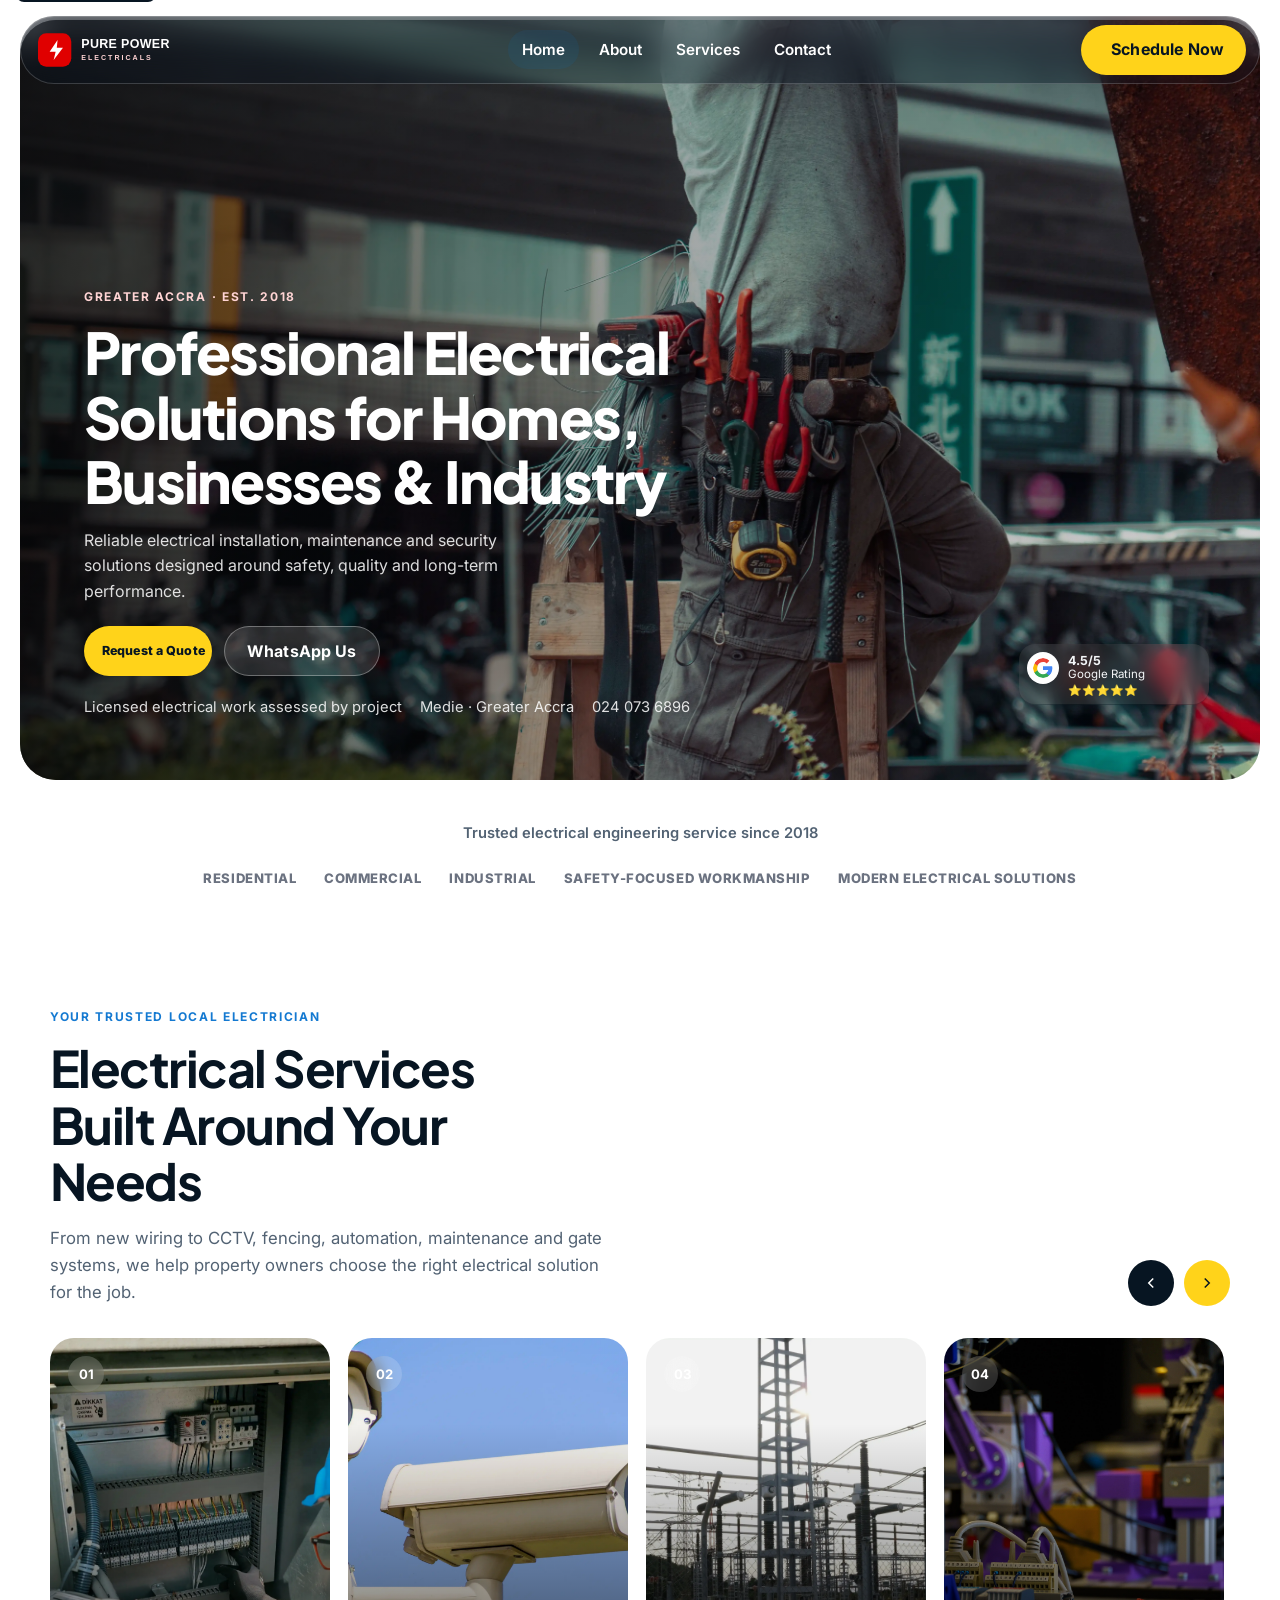
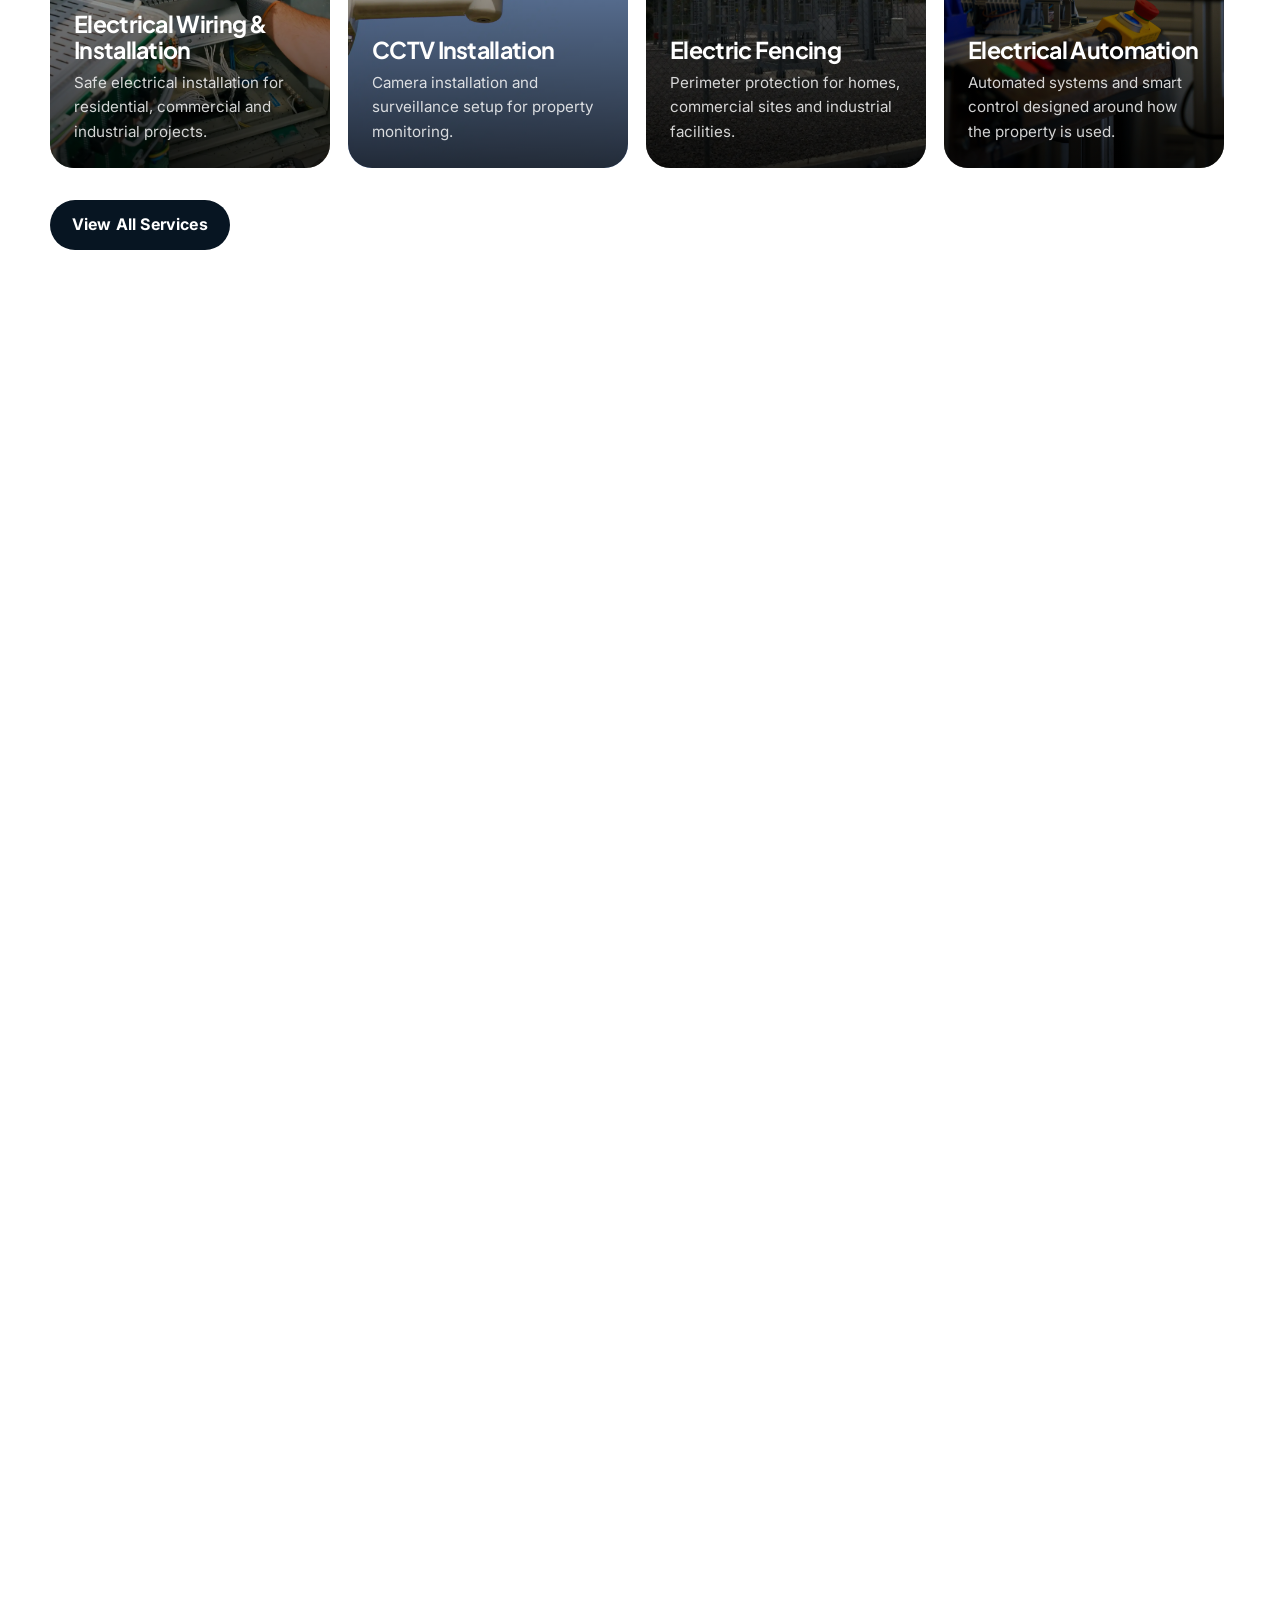
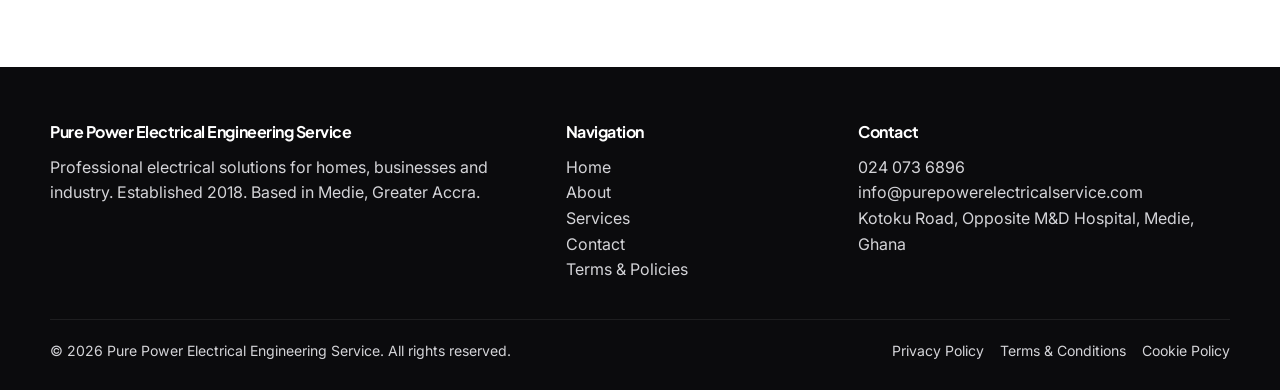
==== index.html @ 17e973f6 "initiate all files" ====
<!doctype html>
<html lang="en">
  <head>
    <meta charset="UTF-8" />
    <meta name="viewport" content="width=device-width, initial-scale=1" />
    <title>Electrician Accra | Pure Power Electricals</title>
    <meta
      name="description"
      content="Pure Power provides professional electrical installation, maintenance, CCTV, electric fencing and automatic gate systems for homes, businesses and industry in Greater Accra."
    />
    <link rel="canonical" href="https://purepowerelectricalservice.com/" />
    <meta name="theme-color" content="#0876ce" />
    <meta
      property="og:title"
      content="Pure Power Electricals | Electrical Services in Greater Accra"
    />
    <meta
      property="og:description"
      content="Professional electrical solutions for homes, businesses and industry. Serving Greater Accra from Medie."
    />
    <meta property="og:type" content="website" />
    <meta property="og:url" content="https://purepowerelectricalservice.com/" />
    <meta
      property="og:image"
      content="https://purepowerelectricalservice.com/assets/images/og-cover.jpg"
    />
    <meta name="twitter:card" content="summary_large_image" />
    <link rel="icon" href="assets/logo/favicon.svg" type="image/svg+xml" />
    <link rel="manifest" href="site.webmanifest" />
    <link rel="preconnect" href="https://fonts.googleapis.com" />
    <link rel="preconnect" href="https://fonts.gstatic.com" crossorigin />
    <link
      href="https://fonts.googleapis.com/css2?family=Inter:wght@400;500;600;700&family=Plus+Jakarta+Sans:wght@600;700;800&display=swap"
      rel="stylesheet"
    />
    <link rel="stylesheet" href="css/style.css" />
    <link rel="stylesheet" href="css/components.css" />
    <link rel="stylesheet" href="css/responsive.css" />
    <script type="application/ld+json">
        "@context": "https://schema.org",
        "@graph": [
          {
            "@type": "WebSite",
            "name": "Pure Power Electricals",
            "url": "https://purepowerelectricalservice.com/"
          },
          {
            "@type": "Electrician",
            "name": "Pure Power Electrical Engineering Service",
            "url": "https://purepowerelectricalservice.com/",
            "telephone": "+233240736896",
            "email": "info@purepowerelectricalservice.com",
            "foundingDate": "2018",
            "address": {
              "@type": "PostalAddress",
              "streetAddress": "Kotoku Road, Opposite M&D Hospital",
              "addressLocality": "Medie",
              "addressRegion": "Greater Accra",
              "addressCountry": "GH"
            },
            "areaServed": ["Accra", "Greater Accra", "Ghana"],
            "image": "https://purepowerelectricalservice.com/assets/images/og-cover.jpg"
          },
          {
            "@type": "FAQPage",
            "mainEntity": [
              {
                "@type": "Question",
                "name": "What areas do you serve?",
                "acceptedAnswer": {
                  "@type": "Answer",
                  "text": "Pure Power is based in Medie and serves residential, commercial and industrial customers across Greater Accra, including Accra and nearby communities we are engaged to support."
                }
              },
              {
                "@type": "Question",
                "name": "Do you work on residential and commercial properties?",
                "acceptedAnswer": {
                  "@type": "Answer",
                  "text": "Yes. We provide electrical installation, maintenance and related security systems for homes, businesses and industrial facilities."
                }
              },
              {
                "@type": "Question",
                "name": "Can I request a quote?",
                "acceptedAnswer": {
                  "@type": "Answer",
                  "text": "Yes. Call, WhatsApp or send a quote request with the service needed, project location and a short description of the work."
                }
              },
              {
                "@type": "Question",
                "name": "Do you install CCTV systems?",
                "acceptedAnswer": {
                  "@type": "Answer",
                  "text": "Yes. We install CCTV camera systems and supporting infrastructure for property monitoring."
                }
              },
              {
                "@type": "Question",
                "name": "Do you install automatic gates?",
                "acceptedAnswer": {
                  "@type": "Answer",
                  "text": "Yes. We install and maintain automatic gate systems, including sliding and swing gate automation."
                }
              },
              {
                "@type": "Question",
                "name": "How can I contact Pure Power?",
                "acceptedAnswer": {
                  "@type": "Answer",
                  "text": "Call 024 073 6896, email info@purepowerelectricalservice.com, WhatsApp the same number, or use the contact form."
                }
              }
            ]
          }
        ]
      }
    </script>
  </head>
  <body>
    <a class="skip-link" href="#main">Skip to content</a>
    <header class="site-header is-overlay">
      <div class="header-inner">
        <a
          class="logo"
          href="index.html"
          aria-label="Pure Power Electricals home"
        >
          <img
            class="logo-dark"
            src="assets/logo/logo.svg"
            alt="Pure Power Electricals"
          />
          <img class="logo-light" src="assets/logo/logo-light.svg" alt="" />
        </a>
        <div class="nav-drawer-backdrop"></div>
        <nav class="nav" id="primary-navigation" aria-label="Primary">
          <button class="nav-close" type="button" aria-label="Close menu">
            &times;
          </button>
          <ul class="nav-list">
            <li><a href="index.html" aria-current="page">Home</a></li>
            <li><a href="about.html">About</a></li>
            <li><a href="services.html">Services</a></li>
            <li><a href="contact.html">Contact</a></li>
                
            <span class="nav-CTA">
              <a
                href="tel:+233240736896"
                aria-label="Call Pure Power"
                title="Call Pure Power"
              >
                <img src="assets/logo/phone.svg" alt="Call Pure Power" />
                Call Us Now
              </a></span
            >
          </ul>
        </nav>
        <div class="header-actions">
          <a
            class="btn whatsapp-btn desktop-only"
            data-whatsapp
            href="https://wa.me/233240736896"
            >Schedule Now</a
          >

          <button
            class="menu-toggle"
            type="button"
            aria-expanded="false"
            aria-controls="primary-navigation"
            aria-label="Open menu"
          >
            <span></span><span></span><span></span>
          </button>
        </div>
      </div>
    </header>

    <main id="main">
      <section class="hero">
        <div class="hero-media">
          <img
            src="assets/images/Electrician.webp"
            alt="Electrician inspecting wiring on a residential property"
            width="1600"
            height="900"
            fetchpriority="high"
            decoding="async"
            loading="lazy"
          />
          <div
            class="hero-rating"
            aria-label="Google rating 4.5 out of 5 from 13 reviews"
          >
            <img
              class="google-mark"
              src="assets/logo/google-g.svg"
              alt=""
              aria-hidden="true"
            />
            <span><strong>4.5/5</strong> Google Rating</span>
            <small>⭐⭐⭐⭐⭐</small>
          </div>
          <div class="hero-content reveal">
            <p class="eyebrow" style="color: #ffd4d4">
              Greater Accra · Est. 2018
            </p>
            <h1>
              Professional Electrical Solutions for Homes, Businesses &amp;
              Industry
            </h1>
            <p class="hero-copy">
              Reliable electrical installation, maintenance and security
              solutions designed around safety, quality and long-term
              performance.
            </p>
            <div class="hero-actions">
              <a class="btn btn-gold" href="contact.html">Request a Quote</a>
              <a
                class="btn btn-outline"
                data-whatsapp
                href="https://wa.me/233240736896"
                >WhatsApp Us</a
              >
            </div>
            <div class="hero-meta">
              <span>Licensed electrical work assessed by project</span>
              <span>Medie · Greater Accra</span>
              <a href="tel:+233240736896">024 073 6896</a>
            </div>
          </div>
        </div>
      </section>

      <div class="mobile-cta">
        <a
          class="whatsapp-btn"
          data-whatsapp
          href="https://wa.me/233240736896"
          aria-label="WhatsApp Pure Power"
          title="WhatsApp Pure Power"
        >
          <img src="assets/logo/whatsapp.svg" alt="WhatsApp Pure Power"
        /></a>
      </div>

      <section class="trust-strip" aria-label="Trust signals">
        <div class="container">
          <p>Trusted electrical engineering service since 2018</p>
          <ul class="trust-list">
            <li>Residential</li>
            <li>Commercial</li>
            <li>Industrial</li>
            <li>Safety-focused workmanship</li>
            <li>Modern electrical solutions</li>
          </ul>
        </div>
      </section>

      <section class="section services-preview" id="services">
        <div class="container">
          <div class="services-head">
            <div>
              <p class="eyebrow">Your trusted local electrician</p>
              <h2 class="section-title">
                Electrical Services Built Around Your Needs
              </h2>
              <p class="section-lead">
                From new wiring to CCTV, fencing, automation, maintenance and
                gate systems, we help property owners choose the right
                electrical solution for the job.
              </p>
            </div>
            <div class="carousel-nav">
              <button
                class="icon-btn ghost"
                type="button"
                data-carousel="prev"
                aria-label="Previous services"
              >
                <svg
                  width="18"
                  height="18"
                  viewBox="0 0 24 24"
                  fill="none"
                  aria-hidden="true"
                >
                  <path
                    d="M15 6l-6 6 6 6"
                    stroke="currentColor"
                    stroke-width="2"
                  />
                </svg>
              </button>
              <button
                class="icon-btn"
                type="button"
                data-carousel="next"
                aria-label="Next services"
              >
                <svg
                  width="18"
                  height="18"
                  viewBox="0 0 24 24"
                  fill="none"
                  aria-hidden="true"
                >
                  <path
                    d="M9 6l6 6-6 6"
                    stroke="currentColor"
                    stroke-width="2"
                  />
                </svg>
              </button>
            </div>
          </div>
          <div class="service-track">
            <a class="service-card" href="services.html#wiring">
              <img
                src="assets/images/electrician checking.webp"
                alt="Technician testing a wall outlet with a voltage meter"
                loading="lazy"
              />
              <span class="service-num">01</span>
              <div class="service-card-body">
                <h3>Electrical Wiring &amp; Installation</h3>
                <p>
                  Safe electrical installation for residential, commercial and
                  industrial projects.
                </p>
              </div>
            </a>
            <a class="service-card" href="services.html#cctv">
              <img
                src="assets/images/CCTV.webp"
                alt="Ceiling-mounted CCTV camera in a commercial interior"
                loading="lazy"
              />
              <span class="service-num">02</span>
              <div class="service-card-body">
                <h3>CCTV Installation</h3>
                <p>
                  Camera installation and surveillance setup for property
                  monitoring.
                </p>
              </div>
            </a>
            <a class="service-card" href="services.html#fencing">
              <img
                src="assets/images/power station.webp"
                alt="Perimeter of a residential property with fencing"
                loading="lazy"
              />
              <span class="service-num">03</span>
              <div class="service-card-body">
                <h3>Electric Fencing</h3>
                <p>
                  Perimeter protection for homes, commercial sites and
                  industrial facilities.
                </p>
              </div>
            </a>
            <a class="service-card" href="services.html#automation">
              <img
                src="assets/images/auto system.webp"
                alt="Electrical control panel with system switches"
                loading="lazy"
              />
              <span class="service-num">04</span>
              <div class="service-card-body">
                <h3>Electrical Automation</h3>
                <p>
                  Automated systems and smart control designed around how the
                  property is used.
                </p>
              </div>
            </a>
            <a class="service-card" href="services.html#maintenance">
              <img
                src="assets/images/men at work.webp"
                alt="Engineer working on electrical equipment"
                loading="lazy"
              />
              <span class="service-num">05</span>
              <div class="service-card-body">
                <h3>Electrical Maintenance</h3>
                <p>
                  Inspection, repairs and servicing to keep electrical systems
                  reliable.
                </p>
              </div>
            </a>
            <a class="service-card" href="services.html#gates">
              <img
                src="assets/images/gates.webp"
                alt="Modern gated residential entrance"
                loading="lazy"
              />
              <span class="service-num">06</span>
              <div class="service-card-body">
                <h3>Automatic Gate Systems</h3>
                <p>
                  Sliding and swing gate automation, installation and
                  maintenance.
                </p>
              </div>
            </a>
          </div>
          <p style="margin-top: 24px">
            <a class="btn btn-dark" href="services.html">View All Services</a>
          </p>
        </div>
      </section>

      <section class="section" id="why">
        <div class="container split">
          <div class="panel">
            <p class="eyebrow">Precise &amp; considered electrical services</p>
            <h2 class="section-title">Why Choose Pure Power?</h2>
            <div class="feature-list">
              <div class="feature-item">
                <span class="icon-dot" aria-hidden="true">
                  <svg width="14" height="14" viewBox="0 0 24 24" fill="none">
                    <path
                      d="M5 13l4 4L19 7"
                      stroke="currentColor"
                      stroke-width="2"
                    />
                  </svg>
                </span>
                <div>
                  <h3>Professional Workmanship</h3>
                  <p>
                    Electrical work completed with attention to safety, detail
                    and quality.
                  </p>
                </div>
              </div>
              <div class="feature-item">
                <span class="icon-dot" aria-hidden="true">
                  <svg width="14" height="14" viewBox="0 0 24 24" fill="none">
                    <path
                      d="M12 3l2 6h6l-5 4 2 6-5-3.5L7 19l2-6-5-4h6z"
                      stroke="currentColor"
                      stroke-width="2"
                    />
                  </svg>
                </span>
                <div>
                  <h3>Safety First</h3>
                  <p>
                    Solutions designed with electrical safety and reliability as
                    priorities.
                  </p>
                </div>
              </div>
              <div class="feature-item">
                <span class="icon-dot" aria-hidden="true">
                  <svg width="14" height="14" viewBox="0 0 24 24" fill="none">
                    <path
                      d="M4 7h16M4 12h10M4 17h7"
                      stroke="currentColor"
                      stroke-width="2"
                    />
                  </svg>
                </span>
                <div>
                  <h3>Practical Solutions</h3>
                  <p>
                    Recommendations based on the actual needs of each property
                    or project.
                  </p>
                </div>
              </div>
              <div class="feature-item">
                <span class="icon-dot" aria-hidden="true">
                  <svg width="14" height="14" viewBox="0 0 24 24" fill="none">
                    <path
                      d="M12 8v5l3 2"
                      stroke="currentColor"
                      stroke-width="2"
                    />
                    <circle
                      cx="12"
                      cy="12"
                      r="9"
                      stroke="currentColor"
                      stroke-width="2"
                    />
                  </svg>
                </span>
                <div>
                  <h3>Reliable Service</h3>
                  <p>
                    Clear communication and professional project execution from
                    enquiry to completion.
                  </p>
                </div>
              </div>
            </div>
            <p style="margin-top: 28px">
              <a class="btn btn-primary" href="services.html"
                >Explore Services</a
              >
            </p>
          </div>
          <figure class="photo-frame">
            <img
              src="assets/images/businessImage/section.jpg"
              alt="Finished modern kitchen with professional lighting and electrical fittings"
              loading="lazy"
            />
          </figure>
        </div>
      </section>

      <section class="section" style="padding-top: 0">
        <div class="container">
          <div class="banner">
            <div>
              <h2>Do It Right The First Time</h2>
              <p style="margin: 14px 0 22px; max-width: 42ch">
                Tell us what you need, where the project is located, and how we
                can reach you. We will help identify the appropriate electrical
                solution.
              </p>
              <a class="btn btn-gold" href="contact.html">Request a Quote</a>
              <a
                class="btn btn-light"
                href="tel:+233240736896"
                style="margin-left: 8px"
                >024 073 6896</a
              >
            </div>
            <div class="banner-photos" aria-hidden="true">
              <img src="assets/images/businessImage/service-img.jpg" alt="" />
              <img src="assets/images/businessImage/service111.jpg" alt="" />
              <img src="assets/images/businessImage/service-img1.jpg" alt="" />
            </div>
          </div>
        </div>
      </section>

      <section class="section" id="about">
        <div class="container split">
          <figure class="photo-frame">
            <img
              src="assets/images/MAN on wire.webp"
              alt="Residential property exterior representing completed electrical and security work"
              loading="lazy"
            />
          </figure>
          <div>
            <p class="eyebrow">
              Electrical engineering with a professional approach
            </p>
            <h2 class="section-title">
              Pure Power Electrical Engineering Service
            </h2>
            <p class="about-copy">
              Established in 2018, Pure Power serves residential, commercial and
              industrial customers with safe, reliable electrical solutions. We
              focus on professional workmanship and practical technical systems
              that match the needs of the site.
            </p>
            <p class="about-copy">
              Based on Kotoku Road in Medie, opposite M&amp;D Hospital, we work
              with homeowners, businesses and project teams across Greater
              Accra.
            </p>
            <p style="margin-top: 24px">
              <a class="btn btn-dark" href="about.html">More About Us</a>
            </p>
          </div>
        </div>
      </section>

      <section class="section" style="padding-top: 0" id="projects">
        <div class="container">
          <p class="eyebrow">Any size electrical job</p>
          <h2 class="section-title">Work We Carry Out</h2>
          <p class="section-lead">
            The gallery below uses representative electrical and property
            photography to show the type of work we deliver. Project-specific
            photos can replace these once approved by Pure Power.
          </p>
          <div class="project-grid" style="margin-top: 28px">
            <figure class="project-card">
              <img
                src="assets/images/wiring.webp"
                alt="Electrical distribution board and cabling"
                loading="lazy"
              />
              <figcaption>
                <h3>Electrical Wiring &amp; Distribution</h3>
                <p>Residential and commercial installation work</p>
              </figcaption>
            </figure>
            <div style="display: grid; gap: 20px">
              <figure class="project-card">
                <img
                  src="assets/images/CCTV.webp"
                  alt="CCTV camera installation"
                  loading="lazy"
                />
                <figcaption>
                  <h3>CCTV Installation</h3>
                  <p>Property monitoring infrastructure</p>
                </figcaption>
              </figure>
              <figure class="project-card">
                <img
                  src="assets/images/man working.webp"
                  alt="Industrial facility interior"
                  loading="lazy"
                />
                <figcaption>
                  <h3>Industrial &amp; Commercial Systems</h3>
                  <p>Installation and maintenance for larger sites</p>
                </figcaption>
              </figure>
            </div>
          </div>
        </div>
      </section>

      <section class="section" style="padding-top: 0" id="credentials">
        <div class="container">
          <p class="eyebrow">Certifications &amp; memberships</p>
          <h2 class="section-title">
            Professional Credentials Supplied by Pure Power
          </h2>
          <p class="section-lead">
            These credentials were supplied for this website and require
            verification with the business before publication. No certificate
            numbers, dates or logos are being inferred.
          </p>
          <div class="credentials" style="margin-top: 28px">
            <article class="credential">
              <img
                src="assets/images/businessImage/member1.png"
                alt="Energy Commission Certification"
              />
            </article>
            <article class="credential">
              <img
                src="assets/images/businessImage/member2.png"
                alt="Ghana Institution of Engineers Certification"
              />
            </article>
            <article class="credential">
              <img
                src="assets/images/businessImage/member3.png"
                alt="Artisans Association of Ghana Certification"
              />
            </article>
            <article class="credential">
              <img
                src="assets/images/businessImage/members.png"
                alt="Electricity Company of Ghana Certification"
              />
            </article>
          </div>
        </div>
      </section>

      <section class="section reviews-section" id="reviews">
        <div class="container">
          <div class="reviews-heading">
            <div>
              <p class="eyebrow">Google Business Profile</p>
              <h2 class="section-title">Trusted by Our Customers</h2>
              <p class="section-lead">
                Our work is backed by feedback from customers who have
                experienced our electrical services.
              </p>
            </div>
            <div
              class="review-summary"
              aria-label="Google rating 4.5 out of 5 from 13 reviews"
            >
              <img
                class="review-google-mark"
                src="assets/logo/google-g.svg"
                alt=""
                aria-hidden="true"
              />
              <strong>4.5/5</strong>
              <span>Google Rating</span>
              <span>13 Reviews</span>
            </div>
          </div>
          <div class="review-viewport">
            <div class="review-grid" data-testimonial-track aria-live="off">
              <article class="review-card">
                <p>
                  &ldquo;Pure Power Electrical Engineering Service delivers
                  clean, safe, and reliable work every time. Professional team,
                  fair pricing, and they get it right the first time.&rdquo;
                </p>
                <footer>
                  <img
                    class="review-avatar"
                    src="https://ui-avatars.com/api/?name=Samuel+Afari+Agyei&background=4052eb&color=fff&size=64"
                    alt=""
                    loading="lazy"
                    decoding="async"
                  />
                  <strong>Samuel Afari Agyei</strong><span>Google Review</span>
                </footer>
              </article>
              <article class="review-card">
                <p>
                  &ldquo;I had a great experience with Pure Power Electricals.
                  They wired my new house in Accra and delivered excellent,
                  professional work at an affordable price. The team was polite,
                  efficient, and very reliable.&rdquo;
                </p>
                <footer>
                  <img
                    class="review-avatar"
                    src="https://ui-avatars.com/api/?name=Celine+Parker&background=f0b4c4&color=071522&size=64"
                    alt=""
                    loading="lazy"
                    decoding="async"
                  />
                  <strong>Celine Parker</strong><span>Google Review</span>
                </footer>
              </article>
              <article class="review-card">
                <p>
                  &ldquo;Most reliable and trustworthy, they take care of all my
                  electrical needs. Thanks for your excellent service.&rdquo;
                </p>
                <footer>
                  <img
                    class="review-avatar"
                    src="https://ui-avatars.com/api/?name=Rabi+Osei+Bonsu&background=ffd31a&color=071522&size=64"
                    alt=""
                    loading="lazy"
                    decoding="async"
                  />
                  <strong>Rabi Osei Bonsu</strong><span>Google Review</span>
                </footer>
              </article>
              <article class="review-card">
                <p>
                  &ldquo;Great customer service. They are the best when it comes
                  to electrical works. They deliver on time. Highly recommend
                  for anyone who needs electrical work.&rdquo;
                </p>
                <footer>
                  <img
                    class="review-avatar"
                    src="https://ui-avatars.com/api/?name=Albert+Antwi&background=87c9d8&color=071522&size=64"
                    alt=""
                    loading="lazy"
                    decoding="async"
                  />
                  <strong>Albert Antwi</strong><span>Google Review</span>
                </footer>
              </article>
              <article class="review-card">
                <p>
                  &ldquo;I am very pleased with the lighting installation done
                  by Pure Power Electricals at my apartment in East Legon Hills.
                  The work was exceptionally neat, professional, and completed
                  with great attention to detail.&rdquo;
                </p>
                <footer>
                  <img
                    class="review-avatar"
                    src="https://ui-avatars.com/api/?name=Nana+Kwasy&background=f4c2a1&color=071522&size=64"
                    alt=""
                    loading="lazy"
                    decoding="async"
                  />
                  <strong>Nana Kwasy</strong><span>Google Review</span>
                </footer>
              </article>
              <article class="review-card">
                <p>&ldquo;Good Technical services.&rdquo;</p>
                <footer>
                  <img
                    class="review-avatar"
                    src="https://ui-avatars.com/api/?name=Patience+Kpeda&background=c4b5fd&color=071522&size=64"
                    alt=""
                    loading="lazy"
                    decoding="async"
                  />
                  <strong>Patience Kpeda</strong><span>Google Review</span>
                </footer>
              </article>
              <article class="review-card">
                <p>
                  &ldquo;When it comes to electrical work, you need safety,
                  speed, and people who actually know what they&rsquo;re doing.
                  That&rsquo;s Pure Power Electricals. &hellip;&rdquo;
                </p>
                <footer>
                  <img
                    class="review-avatar"
                    src="https://ui-avatars.com/api/?name=Yvette+Kudeka&background=f2a65a&color=071522&size=64"
                    alt=""
                    loading="lazy"
                    decoding="async"
                  />
                  <strong>Yvette Kudeka</strong><span>Google Review</span>
                </footer>
              </article>
              <article class="review-card">
                <p>
                  &ldquo;They are the best of the best. Very diligent,
                  professional and reliable. I highly recommend their services
                  to companies and individuals.&rdquo;
                </p>
                <footer>
                  <img
                    class="review-avatar"
                    src="https://ui-avatars.com/api/?name=Benjamin+Akompi&background=9ad5c0&color=071522&size=64"
                    alt=""
                    loading="lazy"
                    decoding="async"
                  />
                  <strong>Benjamin Akompi</strong><span>Google Review</span>
                </footer>
              </article>
              <article class="review-card">
                <p>&ldquo;Very positive and reliable.&rdquo;</p>
                <footer>
                  <img
                    class="review-avatar"
                    src="https://ui-avatars.com/api/?name=Alex+Obeng&background=adc8e8&color=071522&size=64"
                    alt=""
                    loading="lazy"
                    decoding="async"
                  />
                  <strong>Alex Obeng</strong><span>Google Review</span>
                </footer>
              </article>
              <article class="review-card">
                <p>
                  &ldquo;For simple and common sense electrical installation,
                  wiring to avoid electrical fires in your house. You the
                  best.&rdquo;
                </p>
                <footer>
                  <img
                    class="review-avatar"
                    src="https://ui-avatars.com/api/?name=Kofi+Asante&background=f2d28b&color=071522&size=64"
                    alt=""
                    loading="lazy"
                    decoding="async"
                  />
                  <strong>Kofi Asante</strong><span>Google Review</span>
                </footer>
              </article>
              <article class="review-card">
                <p>
                  &ldquo;Finding a trustworthy electrician is hard, but this
                  team is outstanding. They are disciplined, polite, and
                  exceptionally skilled professionals.&rdquo;
                </p>
                <footer>
                  <img
                    class="review-avatar"
                    src="https://ui-avatars.com/api/?name=Nana&background=f7b2bd&color=071522&size=64"
                    alt=""
                    loading="lazy"
                    decoding="async"
                  />
                  <strong>Nana</strong><span>Google Review</span>
                </footer>
              </article>
              <article class="review-card">
                <p>
                  &ldquo;I&rsquo;ve known and worked with Pure Power for about 4
                  years now, and the quality of their work continues to speak
                  for itself. &hellip;&rdquo;
                </p>
                <footer>
                  <img
                    class="review-avatar"
                    src="https://ui-avatars.com/api/?name=Micah+Mensah&background=b7c9a8&color=071522&size=64"
                    alt=""
                    loading="lazy"
                    decoding="async"
                  />
                  <strong>Micah Mensah</strong><span>Google Review</span>
                </footer>
              </article>
              <article class="review-card">
                <p>
                  Review text supplied by the business is pending confirmation.
                </p>
                <footer>
                  <img
                    class="review-avatar"
                    src="https://ui-avatars.com/api/?name=Frank+Shan+Agiri+Kay&background=9cc4d8&color=071522&size=64"
                    alt=""
                    loading="lazy"
                    decoding="async"
                  />
                  <strong>Frank shan Agiri kay</strong
                  ><span>Google Review</span>
                </footer>
              </article>
            </div>
          </div>
        </div>
      </section>

      <section class="section" id="faq">
        <div class="container">
          <p class="eyebrow">Common questions</p>
          <h2 class="section-title">Questions Property Owners Usually Ask</h2>
          <div class="faq-list" style="margin-top: 28px">
            <div class="faq-item is-open">
              <button type="button" aria-expanded="true">
                What areas do you serve?
              </button>
              <div class="faq-panel">
                Pure Power is based in Medie and serves residential, commercial
                and industrial customers across Greater Accra, including Accra
                and nearby communities we are engaged to support.
              </div>
            </div>
            <div class="faq-item">
              <button type="button" aria-expanded="false">
                Do you work on residential and commercial properties?
              </button>
              <div class="faq-panel">
                Yes. We provide electrical installation, maintenance and related
                security systems for homes, businesses and industrial
                facilities.
              </div>
            </div>
            <div class="faq-item">
              <button type="button" aria-expanded="false">
                Can I request a quote?
              </button>
              <div class="faq-panel">
                Yes. Share the service needed, the project location and a short
                description of the work by phone, WhatsApp or the contact form.
                Quotes depend on materials, labour, site conditions and
                confirmed scope.
              </div>
            </div>
            <div class="faq-item">
              <button type="button" aria-expanded="false">
                Do you install CCTV systems?
              </button>
              <div class="faq-panel">
                Yes. We install CCTV camera systems and supporting
                infrastructure for property monitoring. Specific camera features
                are confirmed during assessment.
              </div>
            </div>
            <div class="faq-item">
              <button type="button" aria-expanded="false">
                Do you install automatic gates?
              </button>
              <div class="faq-panel">
                Yes. We install and maintain automatic gate systems, including
                sliding and swing gate automation.
              </div>
            </div>
            <div class="faq-item">
              <button type="button" aria-expanded="false">
                How can I contact Pure Power?
              </button>
              <div class="faq-panel">
                Call 024 073 6896, WhatsApp the same number, email
                info@purepowerelectricalservice.com, or send a message from the
                contact page.
              </div>
            </div>
          </div>
        </div>
      </section>

      <section class="section final-cta">
        <div class="container">
          <div class="final-cta-inner">
            <p class="eyebrow" style="color: yellow">
              Have an electrical project in mind?
            </p>
            <h2>Tell Us What You Need</h2>
            <p>
              Describe the property, the service required and how we can reach
              you. We will help you find the right electrical solution.
            </p>
            <a class="btn btn-gold" href="contact.html">Request a Quote</a>
            <a
              class="btn btn-outline"
              data-whatsapp
              href="https://wa.me/233240736896"
              style="margin-left: 8px"
              >WhatsApp Us</a
            >
          </div>
        </div>
      </section>
    </main>

    <footer class="site-footer">
      <div class="container footer-grid">
        <div>
          <h2>Pure Power Electrical Engineering Service</h2>
          <p>
            Professional electrical solutions for homes, businesses and
            industry. Established 2018. Based in Medie, Greater Accra.
          </p>
        </div>
        <div>
          <h3>Navigation</h3>
          <ul>
            <li><a href="index.html">Home</a></li>
            <li><a href="about.html">About</a></li>
            <li><a href="services.html">Services</a></li>
            <li><a href="contact.html">Contact</a></li>
            <li><a href="terms-and-policies.html">Terms &amp; Policies</a></li>
          </ul>
        </div>
        <div>
          <h3>Contact</h3>
          <p><a href="tel:+233240736896">024 073 6896</a></p>
          <p>
            <a href="mailto:info@purepowerelectricalservice.com"
              >info@purepowerelectricalservice.com</a
            >
          </p>
          <p>Kotoku Road, Opposite M&amp;D Hospital, Medie, Ghana</p>
        </div>
      </div>
      <div class="container footer-bottom">
        <p>
          © 2026 Pure Power Electrical Engineering Service. All rights reserved.
        </p>
        <div class="legal-nav">
          <a href="terms-and-policies.html#privacy">Privacy Policy</a>
          <a href="terms-and-policies.html#terms">Terms &amp; Conditions</a>
          <a href="terms-and-policies.html#cookies">Cookie Policy</a>
        </div>
      </div>
    </footer>

    <script src="js/main.js" defer></script>
    <script src="js/navigation.js" defer></script>
    <script src="js/forms.js" defer></script>
    <script src="js/faq.js" defer></script>
  </body>
</html>
---- css/style.css ----
:root {
  --color-primary: #1479d1;
  --color-primary-dark: #075da9;
  --color-black: #071522;
  --color-navy: #071522;
  --color-white: #ffffff;
  --color-gray: #f3f5f7;
  --color-gray-2: #e7ebef;
  --color-text: #071522;
  --color-muted: #526273;
  --color-border: #dfe5ea;
  --color-gold: #ffd31a;
  --color-gold-hover: #edbf00;
  --shadow-sm: 0 8px 24px rgba(10, 10, 10, 0.08);
  --shadow-md: 0 18px 50px rgba(10, 10, 10, 0.12);
  --radius: 28px;
  --radius-sm: 16px;
  --radius-pill: 999px;
  --header-h: 84px;
  --container: 1180px;
  --font-display: "Plus Jakarta Sans", system-ui, sans-serif;
  --font-body: "Inter", system-ui, sans-serif;
  --ease: 220ms ease;
}

*,
*::before,
*::after {
  box-sizing: border-box;
}

html {
  scroll-behavior: smooth;
  scroll-padding-top: 96px;
}

body {
  margin: 0;
  font-family: var(--font-body);
  color: var(--color-text);
  background: var(--color-white);
  line-height: 1.6;
  -webkit-font-smoothing: antialiased;
}

img {
  max-width: 100%;
  display: block;
}

a {
  color: inherit;
  text-decoration: none;
}

button,
input,
select,
textarea {
  font: inherit;
}

h1,
h2,
h3,
h4 {
  font-family: var(--font-display);
  line-height: 1.12;
  letter-spacing: -0.03em;
  margin: 0;
}

p {
  margin: 0;
}

ul {
  margin: 0;
  padding: 0;
  list-style: none;
}

.skip-link {
  position: absolute;
  left: 16px;
  top: -40px;
  z-index: 100;
  background: var(--color-black);
  color: var(--color-white);
  padding: 8px 14px;
  border-radius: 8px;
}

.skip-link:focus {
  top: 12px;
}

.container {
  width: min(calc(100% - 40px), var(--container));
  margin-inline: auto;
}

.section {
  padding: clamp(64px, 7vw, 104px) 0;
}

.section[id] {
  scroll-margin-top: 112px;
}

.eyebrow {
  display: inline-flex;
  align-items: center;
  gap: 8px;
  font-size: 12px;
  font-weight: 700;
  letter-spacing: 0.14em;
  text-transform: uppercase;
  color: var(--color-primary);
  margin-bottom: 14px;
}

.section-title {
  font-size: clamp(2rem, 4vw, 3.15rem);
  max-width: 14ch;
}

.section-lead {
  margin-top: 16px;
  color: var(--color-muted);
  max-width: 52ch;
  font-size: 1.05rem;
}

.site-header {
  position: fixed;
  top: 16px;
  left: 0;
  right: 0;
  width: min(calc(100% - 28px), 1240px);
  margin-inline: auto;
  z-index: 50;
  border-radius: var(--radius-pill);
  background: transparent;
  isolation: isolate;
  transition:
    background var(--ease),
    box-shadow var(--ease),
    backdrop-filter var(--ease);
}

.site-header.is-scrolled,
.site-header.is-solid {
  background: transparent;
  box-shadow: var(--shadow-sm);
}

.site-header.is-overlay:not(.is-scrolled) {
  background: transparent;
}

.site-header::before {
  content: "";
  position: absolute;
  inset: 0;
  z-index: -1;
  border: 1px solid rgba(255, 255, 255, 0.18);
  border-radius: inherit;
  background: rgba(7, 20, 34, 0.34);
  -webkit-backdrop-filter: blur(16px) saturate(135%);
  backdrop-filter: blur(16px) saturate(135%);
  pointer-events: none;
}

.site-header.is-scrolled::before,
.site-header.is-solid::before {
  border-color: rgba(255, 255, 255, 0.7);
  background: rgba(255, 255, 255, 0.76);
}

.header-inner {
  display: flex;
  align-items: center;
  justify-content: space-between;
  min-height: 68px;
  padding: 8px 14px 8px 18px;
  gap: 16px;
}

.logo {
  display: flex;
  align-items: center;
  flex-shrink: 0;
}

.logo img {
  height: 40px;
  width: auto;
}

.logo-light {
  display: none;
}

.site-header.is-overlay:not(.is-scrolled) .logo-dark {
  display: none;
}

.site-header.is-overlay:not(.is-scrolled) .logo-light {
  display: block;
}




.nav-list {
  display: flex;
  align-items: center;
  gap: 6px;
  justify-content: center;

}

.nav-list >li > a {
  padding: 10px 14px;
  border-radius: 999px;
  font-size: 0.95rem;
  font-weight: 600;
  color: var(--color-white);
  transition:
    background var(--ease),
    color var(--ease);
    text-align: center;
}

.site-header.is-overlay:not(.is-scrolled) .nav-list > li> a {
  color: var(--color-white);
}

.nav-list > li> a:hover,
.nav-list >li> a[aria-current="page"] {
  background: rgba(8, 118, 206, 0.1);
  color: var(--color-primary);
}

.nav-CTA{
  display: none;
  position: absolute;
  left: 30%;
  bottom: 7%;
  width: 10rem;
  border-radius: var(--radius-pill);
  background: var(--color-gold);
  color: var(--color-black);
  padding: 0;
}

.nav-CTA a{
  display: flex;
  align-items: center;
  gap: 10px ;
}
.nav-CTA  img{
  background-color: var(--color-white);
  padding: 0.5rem;
  border-radius: 50%;
  width: 40px;
}

.nav-close {
  display: none;
}

.header-actions {
  display: flex;
  align-items: center;
  gap: 10px;
}

.menu-toggle {
  display: none;
  width: 44px;
  height: 44px;
  border: 0;
  border-radius: 12px;
  background: transparent;
  cursor: pointer;
  padding: 10px;
}

.menu-toggle span {
  display: block;
  height: 2px;
  background: currentColor;
  margin: 6px 0;
  border-radius: 2px;
}

.site-header.is-overlay:not(.is-scrolled) .menu-toggle {
  color: var(--color-white);
}

.nav-drawer-backdrop {
  display: none;
}

.hero {
  position: relative;
  padding: 20px 20px 0;
}

.hero-media {
  position: relative;
  min-height: clamp(520px, 95dvh, 760px);
  border-radius: clamp(24px, 3vw, 36px);
  overflow: hidden;
  isolation: isolate;
}

.hero-media img {
  width: 100%;
  height: 100%;
  object-fit: cover;
  position: absolute;
  inset: 0;
}

.hero-media::after {
  content: "";
  position: absolute;
  inset: 0;
  background: linear-gradient(
    90deg,
    rgba(8, 8, 8, 0.78) 0%,
    rgba(8, 8, 8, 0.38) 48%,
    rgba(8, 8, 8, 0.18) 100%
  );
}

.hero-content {
  position: absolute;
  bottom: 0;
  z-index: 1;
  max-width: 900px;
  padding: clamp(24px, 3vw, 40px) clamp(28px, 5vw, 64px) clamp(40px, 5vw, 60px);
  color: var(--color-white);
}

.hero h1 {
  max-width: 17ch;
  font-size: clamp(2.2rem, 4.5vw, 3.8rem);
  font-weight: 800;
}

.hero-copy {
  margin-top: 14px;
  font-size: 1rem;
  color: rgba(255, 255, 255, 0.86);
  max-width: 46ch;
}

.hero-actions {
  display: flex;
  flex-wrap: wrap;
  gap: 12px;
  margin-top: 22px;
}

.hero-meta {
  display: flex;
  flex-wrap: wrap;
  gap: 18px;
  margin-top: 20px;
  font-size: 0.92rem;
  color: rgba(255, 255, 255, 0.86);
}

.hero-rating {
  position: absolute;
  width: max-content;
  max-width: calc(100% - 40px);
  bottom: 10%;
  right: 0;
  left: 0;
  margin: clamp(76px, 10vh, 108px) clamp(20px, 4vw, 56px) 0 auto;
  z-index: 2;
  display: grid;
  grid-template-columns: 32px 1fr;
  align-items: center;
  column-gap: 9px;
  min-width: 190px;
  padding: 8px 14px 8px 8px;
  border-radius: var(--radius-sm);
  backdrop-filter: blur(12px);
  color: var(--color-gray);
  background: rgba(208, 197, 197, 0.082);
  box-shadow: 0 10px 30px rgba(7, 21, 34, 0.24);
  font-size: 0.72rem;
  line-height: 1.15;
}

.hero-media .google-mark {
  position: relative;
  inset: auto;
  width: 32px;
  height: 32px;
  display: grid;
  place-items: center;
  border-radius: 50%;
  background: var(--color-white);
  padding: 6px;
  object-fit: contain;
  box-shadow: 0 2px 8px rgba(7, 21, 34, 0.16);
}

.hero-rating strong {
  display: block;
  font-size: 0.78rem;
}

.hero-rating small {
  grid-column: 2;
  color: var(--color-gray-2);
  font-size: 0.68rem;
}

.page-hero {
  padding: 112px 20px 28px;
}

.page-hero-inner {
  background: var(--color-navy);
  color: var(--color-white);
  border-radius: 32px;
  padding: clamp(48px, 6vw, 72px) clamp(28px, 5vw, 56px);
  overflow: hidden;
  position: relative;
}

.page-hero-inner::after {
  content: "";
  position: absolute;
  right: -80px;
  top: -80px;
  width: 280px;
  height: 280px;
  border-radius: 50%;
  background: radial-gradient(circle, rgba(8, 118, 206, 0.45), transparent 70%);
}

.page-hero h1 {
  font-size: clamp(2.2rem, 4.4vw, 3.8rem);
  max-width: 16ch;
}

.page-hero p {
  margin-top: 16px;
  max-width: 58ch;
  color: rgba(255, 255, 255, 0.82);
}

.trust-strip {
  padding: 42px 0 12px;
  text-align: center;
}

.trust-strip p {
  color: var(--color-muted);
  font-size: 0.92rem;
  font-weight: 600;
}

.trust-list {
  display: flex;
  flex-wrap: wrap;
  justify-content: center;
  gap: 12px 28px;
  margin-top: 22px;
  color: #6b7280;
  font-weight: 800;
  letter-spacing: 0.04em;
  text-transform: uppercase;
  font-size: 0.82rem;
}



.services-preview {
  padding-top: clamp(76px, 8vw, 112px);
}

.services-head {
  display: flex;
  justify-content: space-between;
  align-items: end;
  gap: 24px;
  margin-bottom: 32px;
}

.service-track {
  display: grid;
  grid-auto-flow: column;
  grid-auto-columns: minmax(280px, 1fr);
  grid-auto-rows: minmax(0, 1fr);
  gap: 18px;
  overflow-x: auto;
  overflow-y: hidden;
  scroll-snap-type: x mandatory;
  padding-bottom: 8px;
  scrollbar-gutter: stable;
}

.service-card {
  position: relative;
  min-height: 430px;
  border-radius: 24px;
  overflow: hidden;
  scroll-snap-align: start;
  color: var(--color-white);
  cursor: pointer;
}

.service-card img {
  width: 100%;
  height: 100%;
  object-fit: cover;
  position: absolute;
  inset: 0;
  transition: transform 400ms ease;
}

.service-card:hover img {
  transform: scale(1.04);
}

.service-card::after {
  content: "";
  position: absolute;
  inset: 0;
  background: linear-gradient(
    180deg,
    rgba(0, 0, 0, 0.05) 20%,
    rgba(0, 0, 0, 0.78) 100%
  );
}

.service-card-body {
  position: relative;
  z-index: 1;
  height: 100%;
  display: flex;
  flex-direction: column;
  justify-content: flex-end;
  padding: 24px;
}

.service-num {
  position: absolute;
  top: 18px;
  left: 18px;
  z-index: 1;
  width: 36px;
  height: 36px;
  border-radius: 50%;
  display: grid;
  place-items: center;
  background: rgba(255, 255, 255, 0.16);
  backdrop-filter: blur(8px);
  font-weight: 700;
  font-size: 0.82rem;
}

.service-card h3 {
  font-size: 1.45rem;
}

.service-card p {
  margin-top: 8px;
  color: rgba(255, 255, 255, 0.82);
  font-size: 0.95rem;
}

.carousel-nav {
  display: flex;
  gap: 10px;
}

.split {
  display: grid;
  grid-template-columns: 1.05fr 0.95fr;
  gap: 28px;
  align-items: center;
}

.panel {
  background: var(--color-gray);
  border-radius: var(--radius);
  padding: 48px 44px;
}

.photo-frame {
  border-radius: var(--radius);
  overflow: hidden;
  min-height: clamp(300px, 32vw, 420px);
}

.photo-frame img {
  width: 100%;
  height: 100%;
  object-fit: cover;
  min-height: clamp(300px, 32vw, 420px);
}

.feature-list {
  margin-top: 28px;
  display: grid;
  gap: 22px;
}

.feature-item h3 {
  font-size: 1.15rem;
  margin-bottom: 6px;
}

.feature-item p {
  color: var(--color-muted);
}

.feature-item {
  display: grid;
  grid-template-columns: 28px 1fr;
  gap: 12px;
}

.icon-dot {
  width: 28px;
  height: 28px;
  border-radius: 50%;
  background: #dbeafe;
  color: var(--color-primary);
  display: grid;
  place-items: center;
}

.banner {
  background: var(--color-primary);
  color: var(--color-white);
  border-radius: 32px;
  padding: 48px;
  display: grid;
  grid-template-columns: 1.1fr 0.9fr;
  gap: 24px;
  align-items: center;
  overflow: hidden;
}

.banner h2 {
  font-size: clamp(2rem, 4vw, 3.2rem);
  max-width: 12ch;
}

.banner-photos {
  display: flex;
  justify-content: flex-end;
  gap: 12px;
}

.banner-photos img {
  width: 150px;
  height: 150px;
  object-fit: cover;
  border-radius: 50%;
  border: 4px solid rgba(255, 255, 255, 0.3);
}

.about-copy {
  color: var(--color-muted);
  margin-top: 18px;
  max-width: 58ch;
}

.project-grid {
  display: grid;
  grid-template-columns: 1.2fr 0.8fr;
  gap: 20px;
  align-items: start;
}

#projects {
  padding-top: clamp(64px, 7vw, 104px) !important;
}

.project-grid > .project-card,
.project-grid > div {
  height: clamp(420px, 42vw, 560px);
}

.project-grid > div {
  display: grid;
  grid-template-rows: repeat(2, minmax(0, 1fr));
  gap: 20px;
}

.project-card {
  position: relative;
  border-radius: 24px;
  overflow: hidden;
  min-height: 0;
}

.project-card img {
  width: 100%;
  height: 100%;
  object-fit: cover;
  min-height: 0;
}

.project-card figcaption {
  position: absolute;
  left: 16px;
  right: 16px;
  bottom: 16px;
  background: rgba(10, 10, 10, 0.72);
  color: var(--color-white);
  padding: 14px 16px;
  border-radius: 16px;
}

.project-card h3 {
  font-size: 1.05rem;
}

.project-card p {
  font-size: 0.88rem;
  color: rgba(255, 255, 255, 0.8);
}

.credentials {
  display: grid;
  grid-template-columns: repeat(4 , 1fr);
  gap: 16px;
}

.credential {
  border: 1px solid var(--color-border);
  border-radius: 20px;
  padding: 24px;
  background: var(--color-white);
  display: flex;
  justify-content: center;
}

.credential-status {
  display: inline-block;
  margin-top: 16px;
  color: var(--color-primary);
  font-size: 0.78rem;
  font-weight: 700;
  text-transform: uppercase;
  letter-spacing: 0.06em;
}

.about-intro {
  align-items: start;
}

.about-principles {
  padding: 30px;
  border-radius: var(--radius);
  background: var(--color-navy);
  color: var(--color-white);
}

.principle-row {
  display: flex;
  align-items: center;
  justify-content: space-between;
  padding: 18px 0;
  border-bottom: 1px solid rgba(255, 255, 255, 0.16);
}

.principle-row:last-child {
  border-bottom: 0;
}

.principle-row strong,
.about-service-card > span,
.approach-grid article > span {
  color: var(--color-gold);
  font-size: 0.78rem;
  font-weight: 800;
  letter-spacing: 0.08em;
}

.principle-row span {
  font-family: var(--font-display);
  font-size: 1.55rem;
  font-weight: 700;
}

.about-services-section,
.about-proof-section {
  background: var(--color-gray);
}

.about-service-grid,
.approach-grid {
  display: grid;
  grid-template-columns: repeat(4, 1fr);
  gap: 16px;
  margin-top: 32px;
}

.about-service-card,
.approach-grid article {
  min-height: 230px;
  padding: 24px;
  border: 1px solid var(--color-border);
  border-radius: 20px;
  background: var(--color-white);
}

.about-service-card h3,
.approach-grid h3 {
  margin-top: 36px;
  font-size: 1.2rem;
}

.about-service-card p,
.approach-grid p {
  margin-top: 10px;
  color: var(--color-muted);
}

.about-section-cta {
  margin-top: 28px;
}

.about-mission-section {
  background: var(--color-navy);
  color: var(--color-white);
}

.about-mission-section .eyebrow {
  color: #d9e5ff;
}

.about-mission-section .about-mission > p:not(.eyebrow) {
  margin-top: 18px;
  max-width: 55ch;
  color: rgba(255, 255, 255, 0.78);
}

.about-reasons {
  display: grid;
  gap: 14px;
  margin-top: 22px;
}

.about-reasons article {
  padding: 14px 0 14px 18px;
  border-left: 3px solid var(--color-gold);
}

.about-reasons h3 {
  font-size: 1rem;
}

.about-reasons p {
  margin-top: 4px;
  color: rgba(255, 255, 255, 0.68);
  font-size: 0.92rem;
}

.about-proof-heading {
  display: flex;
  align-items: end;
  justify-content: space-between;
  gap: 24px;
}

.reviews-section {
  color: var(--color-white);
  overflow: hidden;
  contain: layout paint;
  position: relative;
  background: var(--color-black);
}

.reviews-section::before{
  content: '';
  position: absolute;
  inset: 0;
  margin: auto;
  background: url(/assets/images/og-cover.webp);
  background-repeat: no-repeat;
  background-position: center;
  background-size: cover;
  filter: brightness(30%);
  z-index: -1;

}

.reviews-section .eyebrow {
  color: #d9e5ff;
}

.reviews-section .section-lead {
  color: rgba(255, 255, 255, 0.78);
}

.reviews-heading {
  display: flex;
  justify-content: space-between;
  align-items: end;
  gap: 32px;
}

.review-summary {
  min-width: 188px;
  padding: 10px 16px 10px 10px;
 border-radius: var(--radius-sm);
  backdrop-filter: blur(12px);
  color: var(--color-gray);
  background: rgba(208, 197, 197, 0.082);
  display: grid;
  grid-template-columns: 28px 1fr;
  grid-template-rows: auto auto auto;
  column-gap: 8px;
  row-gap: 1px;
  align-items: center;
  border: 2px solid var(--color-muted);
}

.review-summary strong {
  font-family: var(--font-display);
  font-size: 1.45rem;
  line-height: 1;
}

.review-google-mark {
  width: 28px;
  height: 28px;
  grid-column: 1;
  grid-row: 1 / span 3;
}

.review-summary strong span {
  color: #4052eb;
}

.review-summary span {
  grid-column: 2;
  color: var(--color-muted);
  font-size: 0.68rem;
  line-height: 1.1;
}

.review-viewport {
  margin-top: 36px;
  overflow: hidden;
  padding: 4px 0 12px;
  width: 100%;
  contain: layout paint;
  -webkit-mask-image: linear-gradient(
    to right,
    transparent 0,
    #000 7%,
    #000 93%,
    transparent 100%
  );
  mask-image: linear-gradient(
    to right,
    transparent 0,
    #000 7%,
    #000 93%,
    transparent 100%
  );
}

.review-grid {
  display: flex;
  width: max-content;
  gap: 16px;
  animation: testimonials-scroll 48s linear infinite;
  will-change: transform;
}

.review-card {
  flex: 0 0 min(340px, calc(100vw - 48px));
  display: flex;
  flex-direction: column;
  justify-content: space-between;
  gap: 24px;
  min-height: 278px;
  padding: 24px;
  border: 1px solid rgba(15, 23, 42, 0.06);
  border-radius: 20px;
  background: #f3f5f7;
  color: var(--color-text);
  box-shadow: 0 8px 24px rgba(24, 40, 120, 0.12);
}

.review-card::before {
  content: "\201C";
  display: block;
  height: 22px;
  color: #4052eb;
  font-family: Georgia, serif;
  font-size: 3rem;
  font-weight: 700;
  line-height: 0.7;
}

.review-card p {
  color: var(--color-muted);
}

.review-card footer {
  display: grid;
  grid-template-columns: 38px 1fr;
  align-items: center;
  column-gap: 10px;
  row-gap: 2px;
}

.review-avatar {
  grid-row: span 2;
  width: 38px;
  height: 38px;
  border-radius: 50%;
  object-fit: cover;
  background: var(--color-gray-2);
}

.review-card footer span {
  color: #4052eb;
  font-size: 0.78rem;
  font-weight: 700;
}

.review-grid:hover,
.review-grid:focus-within {
  animation-play-state: paused;
}

@keyframes testimonials-scroll {
  to {
    transform: translateX(-50%);
  }
}

.faq-list {
  display: grid;
  gap: 12px;
  max-width: 820px;
}

.faq-item {
  border: 1px solid var(--color-border);
  border-radius: 18px;
  background: var(--color-white);
  overflow: hidden;
}

.faq-item button {
  width: 100%;
  text-align: left;
  background: none;
  border: 0;
  padding: 18px 20px;
  font-weight: 700;
  cursor: pointer;
  display: flex;
  justify-content: space-between;
  gap: 16px;
}

.faq-item button::after {
  content: "+";
  flex: 0 0 28px;
  width: 28px;
  height: 28px;
  display: grid;
  place-items: center;
  border-radius: 50%;
  background: var(--color-gray);
  color: var(--color-primary);
  font-size: 1.35rem;
  font-weight: 400;
  line-height: 1;
  transition:
    transform var(--ease),
    background var(--ease),
    color var(--ease);
}

.faq-item.is-open button::after {
  transform: rotate(45deg);
  background: var(--color-primary);
  color: var(--color-white);
}

.faq-item .faq-panel {
  max-height: 0;
  padding: 0 20px;
  color: var(--color-muted);
  overflow: hidden;
  transition:
    max-height 320ms ease,
    padding 320ms ease;
}

.faq-item.is-open .faq-panel {
  max-height: 220px;
  padding: 0 20px 18px;
}

.final-cta {
  padding-bottom: 40px;
}

.final-cta-inner {
  background: var(--color-primary);
  color: var(--color-white);
  border-radius: 32px;
  padding: 64px 48px;
  text-align: center;
}

.final-cta h2 {
  font-size: clamp(2rem, 4vw, 3.3rem);
}

.final-cta p {
  margin: 14px auto 28px;
  max-width: 46ch;
  color: var(--color-gray);
}

.site-footer {
  background: #0b0b0d;
  color: #d4d4d8;
  padding: 56px 0 28px;
  margin-top: 20px;
}

.footer-grid {
  display: grid;
  grid-template-columns: 1.3fr 0.7fr 1fr;
  gap: 32px;
}

.site-footer h2,
.site-footer h3 {
  color: var(--color-white);
  font-size: 1rem;
  margin-bottom: 14px;
}

.site-footer a:hover {
  color: var(--color-white);
}

.footer-bottom {
  display: flex;
  justify-content: space-between;
  gap: 16px;
  flex-wrap: wrap;
  margin-top: 36px;
  padding-top: 20px;
  border-top: 1px solid rgba(255, 255, 255, 0.08);
  font-size: 0.88rem;
}

.legal-nav {
  display: flex;
  gap: 16px;
  flex-wrap: wrap;
}

.mobile-cta {
  display: none;
}

.nav-open body {
  overflow: hidden;
}

@media (prefers-reduced-motion: reduce) {
  html {
    scroll-behavior: auto;
  }

  *,
  *::before,
  *::after {
    animation: none !important;
    transition: none !important;
  }
}
---- css/components.css ----
.btn {
  display: inline-flex;
  align-items: center;
  justify-content: center;
  gap: 8px;
  min-height: 50px;
  padding: 0 22px;
  border-radius: var(--radius-pill);
  border: 0;
  font-weight: 700;
  cursor: pointer;
  letter-spacing: 0.01em;
  transition:
    background var(--ease),
    color var(--ease),
    box-shadow var(--ease),
    transform var(--ease);
}

.btn-primary {
  background: var(--color-primary);
  color: var(--color-white);
}


.btn-primary:hover {
  background: var(--color-primary-dark);
}

.btn-gold {
  background: var(--color-gold);
  color: var(--color-black);
  min-height: 42px;
  padding: 0 7px 0 18px;
  gap: 9px;
  font-size: 0.78rem;
  font-weight: 800;
  white-space: nowrap;
}

.btn-gold::after {
  width: 30px;
  height: 30px;
  margin-left: 0;
  background: #f1c400;
  color: var(--color-black);
  font-size: 0.9rem;
}

.btn-gold:hover {
  background: var(--color-gold-hover);
}

.btn-light {
  background: var(--color-white);
  color: var(--color-black);
}

.btn-light::after {
  content: "\2192";
  display: inline-grid;
  place-items: center;
  width: 22px;
  height: 22px;
  margin-left: 3px;
  border-radius: 50%;
  background: var(--color-black);
  color: var(--color-white);
  font-size: 0.78rem;
}

.btn-outline {
  background: rgba(255, 255, 255, 0.12);
  color: var(--color-white);
  border: 1px solid rgba(255, 255, 255, 0.32);
  -webkit-backdrop-filter: blur(10px);
  backdrop-filter: blur(10px);
}

.btn-outline:hover {
  background: rgba(255, 255, 255, 0.1);
}

.btn-dark {
  background: var(--color-black);
  color: var(--color-white);
}

.btn:hover {
  transform: translateY(-2px);
}

.icon-btn {
  width: 46px;
  height: 46px;
  border-radius: 50%;
  border: 0;
  background: var(--color-gold);
  color: var(--color-black);
  display: inline-grid;
  place-items: center;
  cursor: pointer;
}

.icon-btn:hover {
  background: var(--color-gold-hover);
}

.icon-btn.ghost {
  background: var(--color-black);
  color: var(--color-white);
}

.whatsapp-btn {
  background: var(--color-gold);
  color: var(--color-black);
}

.whatsapp-btn::before {
  content: "";
}

.whatsapp-btn:hover {
  background: var(--color-gold-hover);
}

.contact-grid {
  display: grid;
  grid-template-columns: 0.9fr 1.1fr;
  gap: 24px;
}

.contact-card,
.form-card {
  background: var(--color-gray);
  border-radius: 28px;
  padding: 32px;
}

.contact-methods {
  display: grid;
  gap: 12px;
  margin-top: 20px;
}

.contact-methods a,
.contact-methods p {
  background: var(--color-white);
  border-radius: 16px;
  padding: 16px;
}

.contact-methods span {
  display: block;
  font-size: 0.78rem;
  font-weight: 700;
  letter-spacing: 0.08em;
  text-transform: uppercase;
  color: var(--color-primary);
}

.form-row {
  display: grid;
  gap: 8px;
  margin-bottom: 16px;
}

.form-row label {
  font-weight: 700;
  font-size: 0.92rem;
}

.form-row input,
.form-row select,
.form-row textarea {
  width: 100%;
  border: 1px solid var(--color-border);
  border-radius: 14px;
  padding: 12px 14px;
  background: var(--color-white);
}

.form-row textarea {
  min-height: 140px;
  resize: vertical;
}

.form-row input:focus,
.form-row select:focus,
.form-row textarea:focus {
  outline: 2px solid var(--color-primary);
  border-color: var(--color-primary);
}

.field-error {
  color: var(--color-primary);
  font-size: 0.85rem;
  min-height: 1.1em;
}

.captcha-row {
  min-height: 100px;
}

.captcha-row .g-recaptcha {
  min-height: 78px;
  overflow: hidden;
}

.hp-field {
  position: absolute;
  left: -9999px;
  opacity: 0;
  height: 0;
  width: 0;
}

.form-success {
  display: none;
  text-align: center;
  padding: 32px 12px;
}

form.is-hidden {
  display: none;
}

.form-success.is-visible {
  display: block;
}

.map-wrap {
  margin-top: 28px;
  border-radius: 28px;
  overflow: hidden;
  min-height: 360px;
  background: var(--color-gray);
}

.map-wrap iframe {
  width: 100%;
  height: 380px;
  border: 0;
}

.service-block {
  display: grid;
  grid-template-columns: 0.9fr 1.1fr;
  gap: 28px;
  margin-bottom: 28px;
  align-items: center;
}

.service-block:nth-child(even) {
  grid-template-columns: 1.1fr 0.9fr;
}

.service-block:nth-child(even) .service-copy {
  order: 2;
}

.service-media {
  border-radius: 28px;
  overflow: hidden;
  min-height: 340px;
}

.service-media img {
  width: 100%;
  height: 100%;
  min-height: 340px;
  object-fit: cover;
}

.service-copy {
  background: var(--color-gray);
  border-radius: 28px;
  padding: 36px;
}

.service-kicker {
  color: var(--color-primary);
  font-weight: 800;
  letter-spacing: 0.12em;
  font-size: 0.78rem;
}

.service-copy h2 {
  font-size: clamp(1.7rem, 3vw, 2.4rem);
  margin: 8px 0 12px;
}

.service-copy ul {
  margin: 16px 0 24px;
  display: grid;
  gap: 8px;
}

.service-copy li {
  padding-left: 22px;
  position: relative;
  color: var(--color-muted);
}

.service-copy li::before {
  content: "";
  width: 8px;
  height: 8px;
  border-radius: 50%;
  background: var(--color-primary);
  position: absolute;
  left: 0;
  top: 0.55em;
}

.legal-page {
  padding-top: 24px;
}

.legal-toc {
  display: flex;
  flex-wrap: wrap;
  gap: 10px;
  margin: 24px 0 8px;
}

.legal-toc a {
  background: var(--color-gray);
  padding: 8px 14px;
  border-radius: 999px;
  font-size: 0.9rem;
  font-weight: 600;
}

.legal-section {
  padding: 28px 0;
  border-bottom: 1px solid var(--color-border);
}

.legal-section h2 {
  font-size: 1.6rem;
  margin-bottom: 12px;
}

.legal-section p,
.legal-section li {
  color: var(--color-muted);
  margin-bottom: 10px;
}

.legal-section ul {
  list-style: disc;
  padding-left: 20px;
}

.error-page {
  min-height: 80vh;
  display: grid;
  place-items: center;
  text-align: center;
  padding: 140px 20px 80px;
}

.error-page h1 {
  font-size: clamp(2.4rem, 6vw, 4.5rem);
}

.reveal {
  animation: rise 700ms ease both;
}

.reveal-on-scroll {
  opacity: 0;
  transform: translateY(24px);
  transition:
    opacity 650ms ease,
    transform 650ms ease;
}

.reveal-on-scroll.is-visible {
  opacity: 1;
  transform: none;
}

@media (prefers-reduced-motion: reduce) {
  .reveal-on-scroll {
    opacity: 1;
    transform: none;
    transition: none;
  }
}

@keyframes rise {
  from {
    opacity: 0;
    transform: translateY(16px);
  }
  to {
    opacity: 1;
    transform: none;
  }
}

:focus-visible {
  outline: 3px solid var(--color-primary);
  outline-offset: 3px;
}
---- css/responsive.css ----
@media (max-width: 1100px) {
  .split,
  .banner,
  .contact-grid,
  .project-grid,
  .service-block,
  .service-block:nth-child(even),
  .footer-grid,
  .about-service-grid,
  .approach-grid {
    grid-template-columns: 1fr;
  }

  .service-block:nth-child(even) .service-copy {
    order: 0;
  }

  .banner-photos {
    justify-content: flex-start;
  }

  .credentials {
    grid-template-columns: 1fr;
  }

  .project-grid > .project-card,
  .project-grid > div {
    height: auto;
  }

  .project-grid > .project-card,
  .project-grid > div .project-card {
    min-height: 300px;
  }

  .project-grid > div {
    display: grid;
    gap: 20px;
  }
}

@media (max-width: 860px) {
  .nav-CTA{
    display: flex;
  }
  .nav-list,
  .header-actions .desktop-only {
    display: none;
  }

  .menu-toggle {
    display: block;
  }

  .nav {
    position: fixed;
    top: -100dvh;
    right: 0;
    left: 0;
    width: 95%;
    margin: 0 auto;
    border-radius: var(--radius-sm);
    height: 100dvh;
    max-height: none;
    backdrop-filter: blur(12px);
    color: var(--color-gray);
    background: rgba(208, 197, 197, 0.082);
    -webkit-backdrop-filter: blur(18px) saturate(125%);
    transform: none;
    transition: all 0.5s cubic-bezier(0.19, 1, 0.22, 1);
    padding: 104px 24px 32px;
    overflow-y: auto;
    overscroll-behavior: contain;
    box-shadow: var(--shadow-md);
    z-index: 60;
  }

  .nav.is-open {
    opacity: 1;
    top: 0;
  }

  .nav-close {
    display: grid;
    place-items: center;
    position: absolute;
    top: 18px;
    right: 18px;
    width: 44px;
    height: 44px;
    border: 0;
    border-radius: 12px;
    background: rgba(243, 245, 247, 0.82);
    -webkit-backdrop-filter: blur(10px);
    backdrop-filter: blur(10px);
    color: var(--color-text);
    font-size: 1.75rem;
    line-height: 1;
    cursor: pointer;
  }

  

  .nav-list > li>a {
    display: block;
    padding: 16px 30px;
    border-bottom: 1px solid var(--color-muted);
  }

  .nav-list {
    display: grid;
    gap: 8px;
  }

  .nav-list> lil> a {
    color: var(--color-white) !important;
    font-size: 1.15rem;
  }

  .nav-drawer-backdrop {
    display: block;
    position: fixed;
    inset: 0;
    background: rgba(0, 0, 0, 0.45);
    opacity: 0;
    pointer-events: none;
    z-index: 55;
  }

  .nav-drawer-backdrop.is-open {
    opacity: 1;
    pointer-events: auto;
  }

  .hero-content,
  .page-hero-inner {
    padding: 104px 24px 40px;
  }

  .hero-media {
    min-height: min(90dvh, 680px);
    border-radius: 24px;
  }

  .services-head,
  .header-inner {
    align-items: center;
  }

  .panel,
  .banner,
  .final-cta-inner,
  .service-copy,
  .form-card,
  .contact-card {
    padding: 28px 22px;
  }

  .about-principles,
  .about-service-card,
  .approach-grid article {
    min-height: 0;
  }

  .about-proof-heading {
    align-items: flex-start;
    flex-direction: column;
  }

  .mobile-cta {
    display: flex;
    align-items: center;
    justify-content: left;
    position: fixed;
    right:2%;
    bottom: calc(2.5rem + env(safe-area-inset-bottom));
    z-index: 40;
    margin: 0;
    opacity: 0;
    pointer-events: none;
    transform: translate(-50%);
    transition:
      opacity 260ms ease,
      transform 260ms ease;
  }

  .mobile-cta >a > img{
    width: 30px;
    display: flex;
    align-items: center;
    justify-content: center;
  }

  .mobile-cta.is-visible {
    opacity: 1;
    pointer-events: auto;
    transform: translate(-50%, 0);
  }

  .reviews-heading {
    align-items: flex-start;
  }

  .mobile-cta a {
    width: 56px;
    height: 56px;
    min-height: 52px;
    border-radius: 999px;
    display: flex;
    align-items: center;
    justify-content: center;
    padding: 12px;
    transition:
      transform 180ms ease,
      box-shadow 180ms ease;
      
  }

  .mobile-cta .btn-primary,
  .mobile-cta .whatsapp-btn {
    background: var(--color-gold);
    color: var(--color-black);
  }

  .mobile-cta .cta-icon {
    width: 25px;
    height: 25px;
    display: block;
    
  }

  .mobile-cta .whatsapp-btn::before {
    width: 28px;
    flex-basis: 28px;
  }

  .mobile-cta .btn-primary::after {
    display: none;
  }

  .mobile-cta a:hover,
  .mobile-cta a:focus-visible {
    transform: translateY(-2px);
    box-shadow: 0 10px 24px rgba(7, 21, 34, 0.2);
  }

  body {
    padding-bottom: 0;
  }
}

@media (prefers-reduced-motion: reduce) {
  .mobile-cta {
    transition: none;
  }
}

@media (max-width: 560px) {
  .container {
    width: min(calc(100% - 24px), var(--container));
  }

  .hero {
    padding: 14px 12px 0;
  }

  .hero-media {
    min-height: 95dvh;
  }

  .hero-content {
    padding: 22px 18px 34px;
  }

  .hero h1 {
    max-width: 14ch;
    font-size: clamp(2rem, 8vw, 3rem);
  }

  .hero-copy {
    font-size: 0.96rem;
  }

  .hero-rating {
    margin: 78px 18px 0 auto;
    position: relative;
  }

  .reviews-heading {
    display: grid;
    gap: 24px;
  }

  .review-summary {
    width: 100%;
  }

  .hero-actions .btn,
  .final-cta-inner .btn {
    width: 100%;
  }

  .final-cta-inner .btn + .btn {
    margin: 10px 0 0 !important;
  }

  .banner .btn + .btn {
    margin: 10px 0 0 !important;
  }

  .banner-photos img {
    width: 92px;
    height: 92px;
  }

  .footer-bottom {
    flex-direction: column;
  }
}
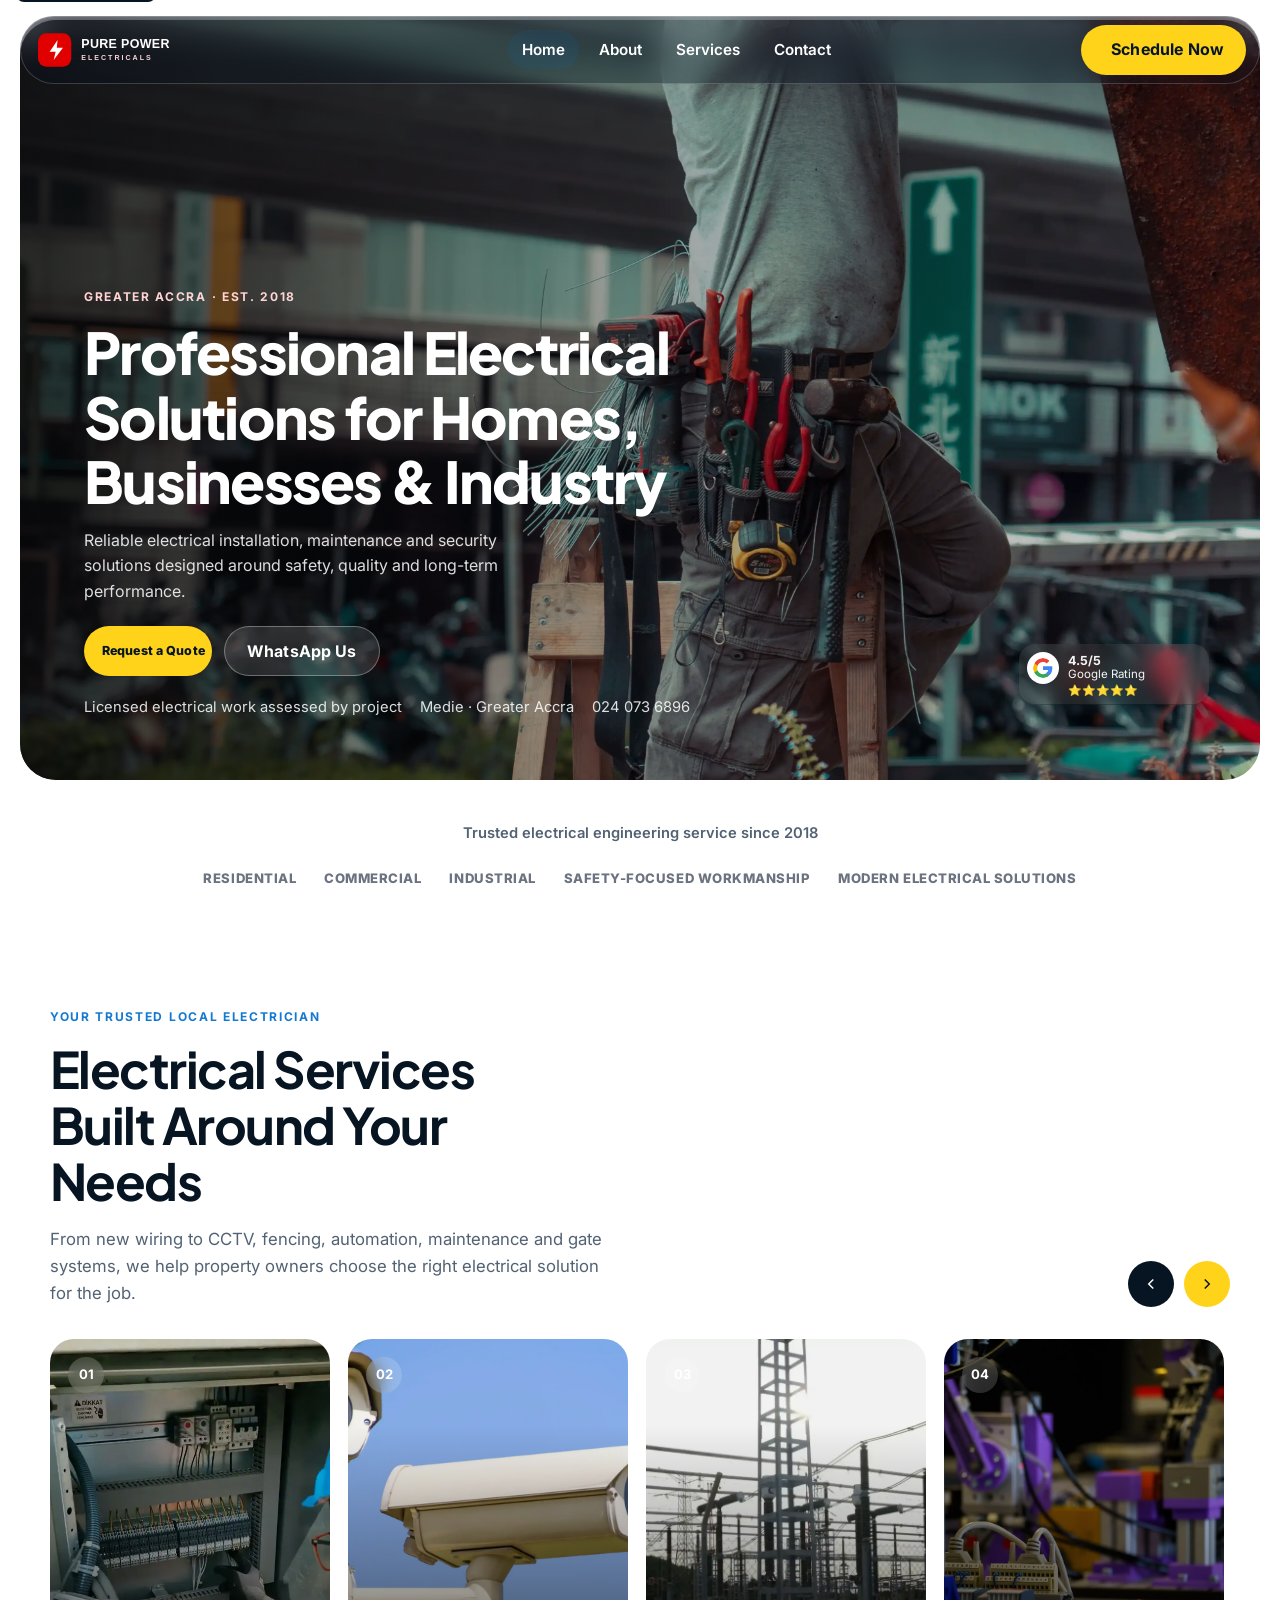
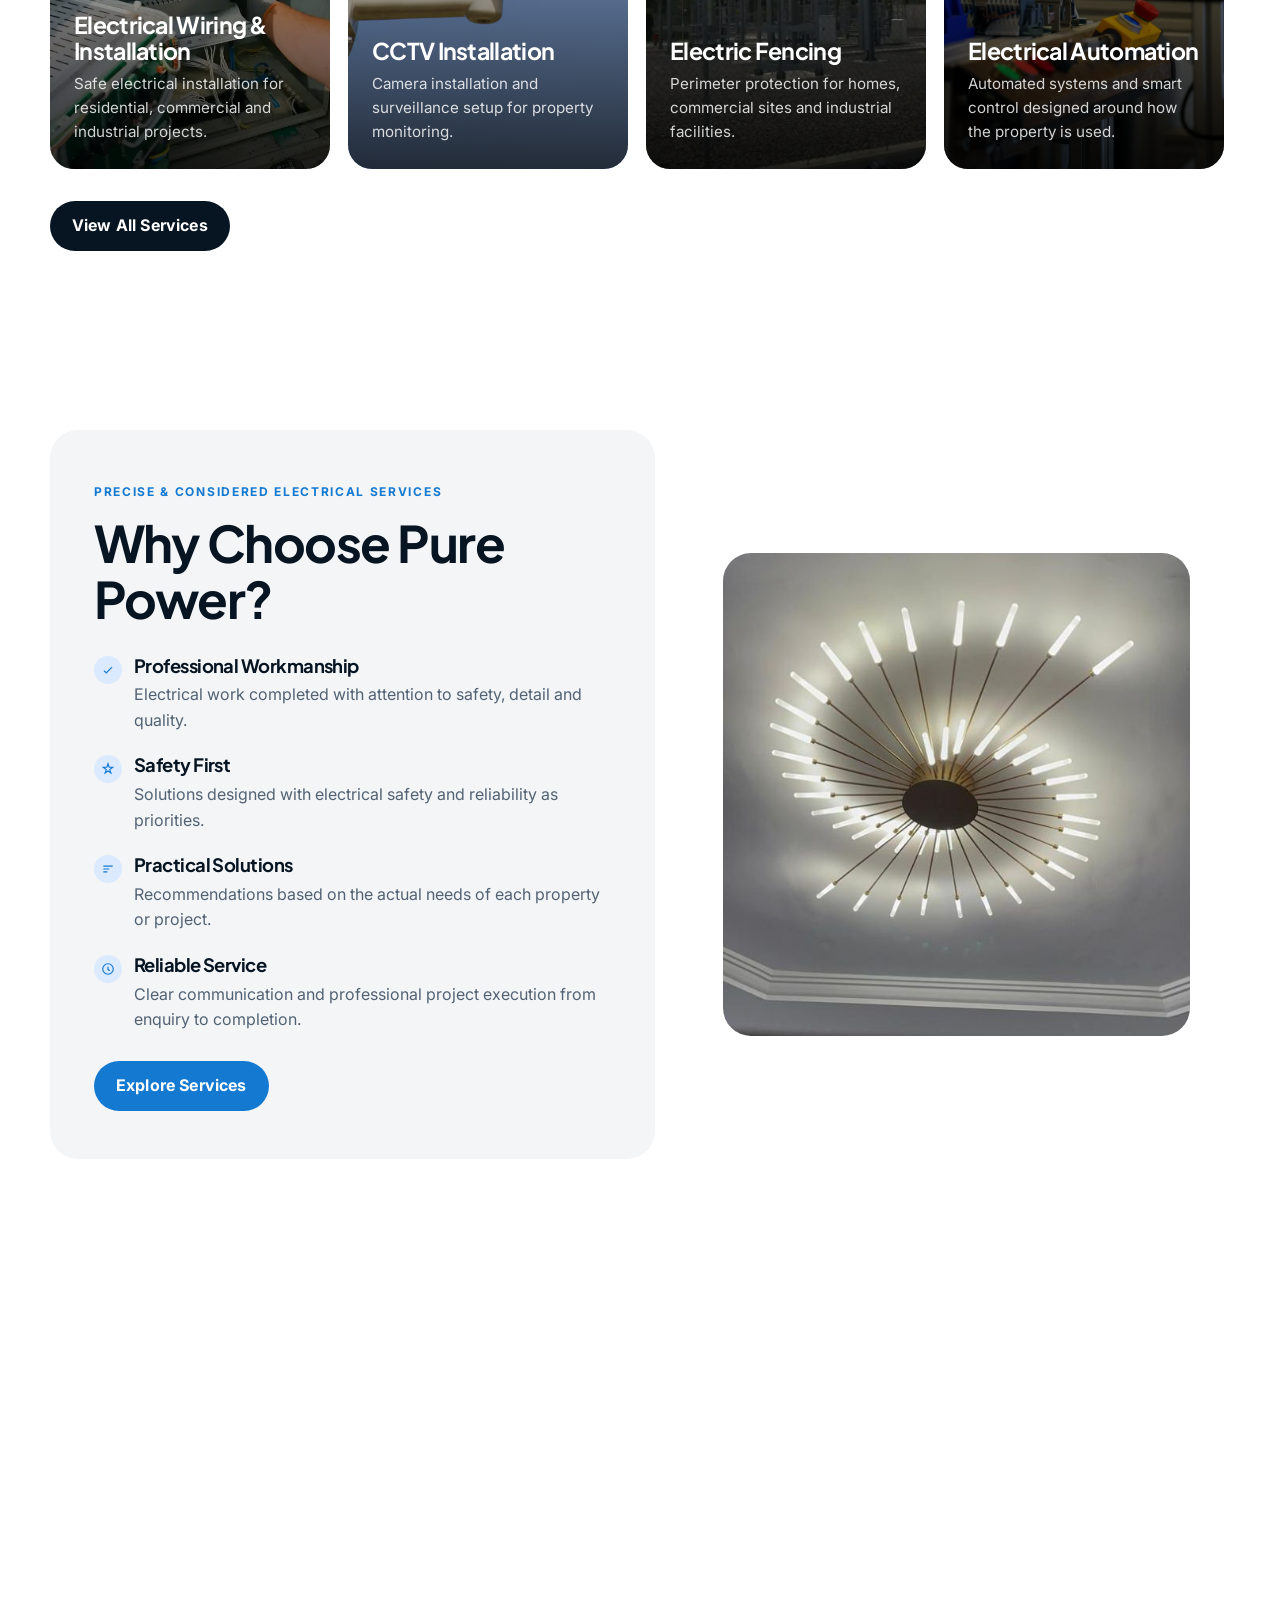
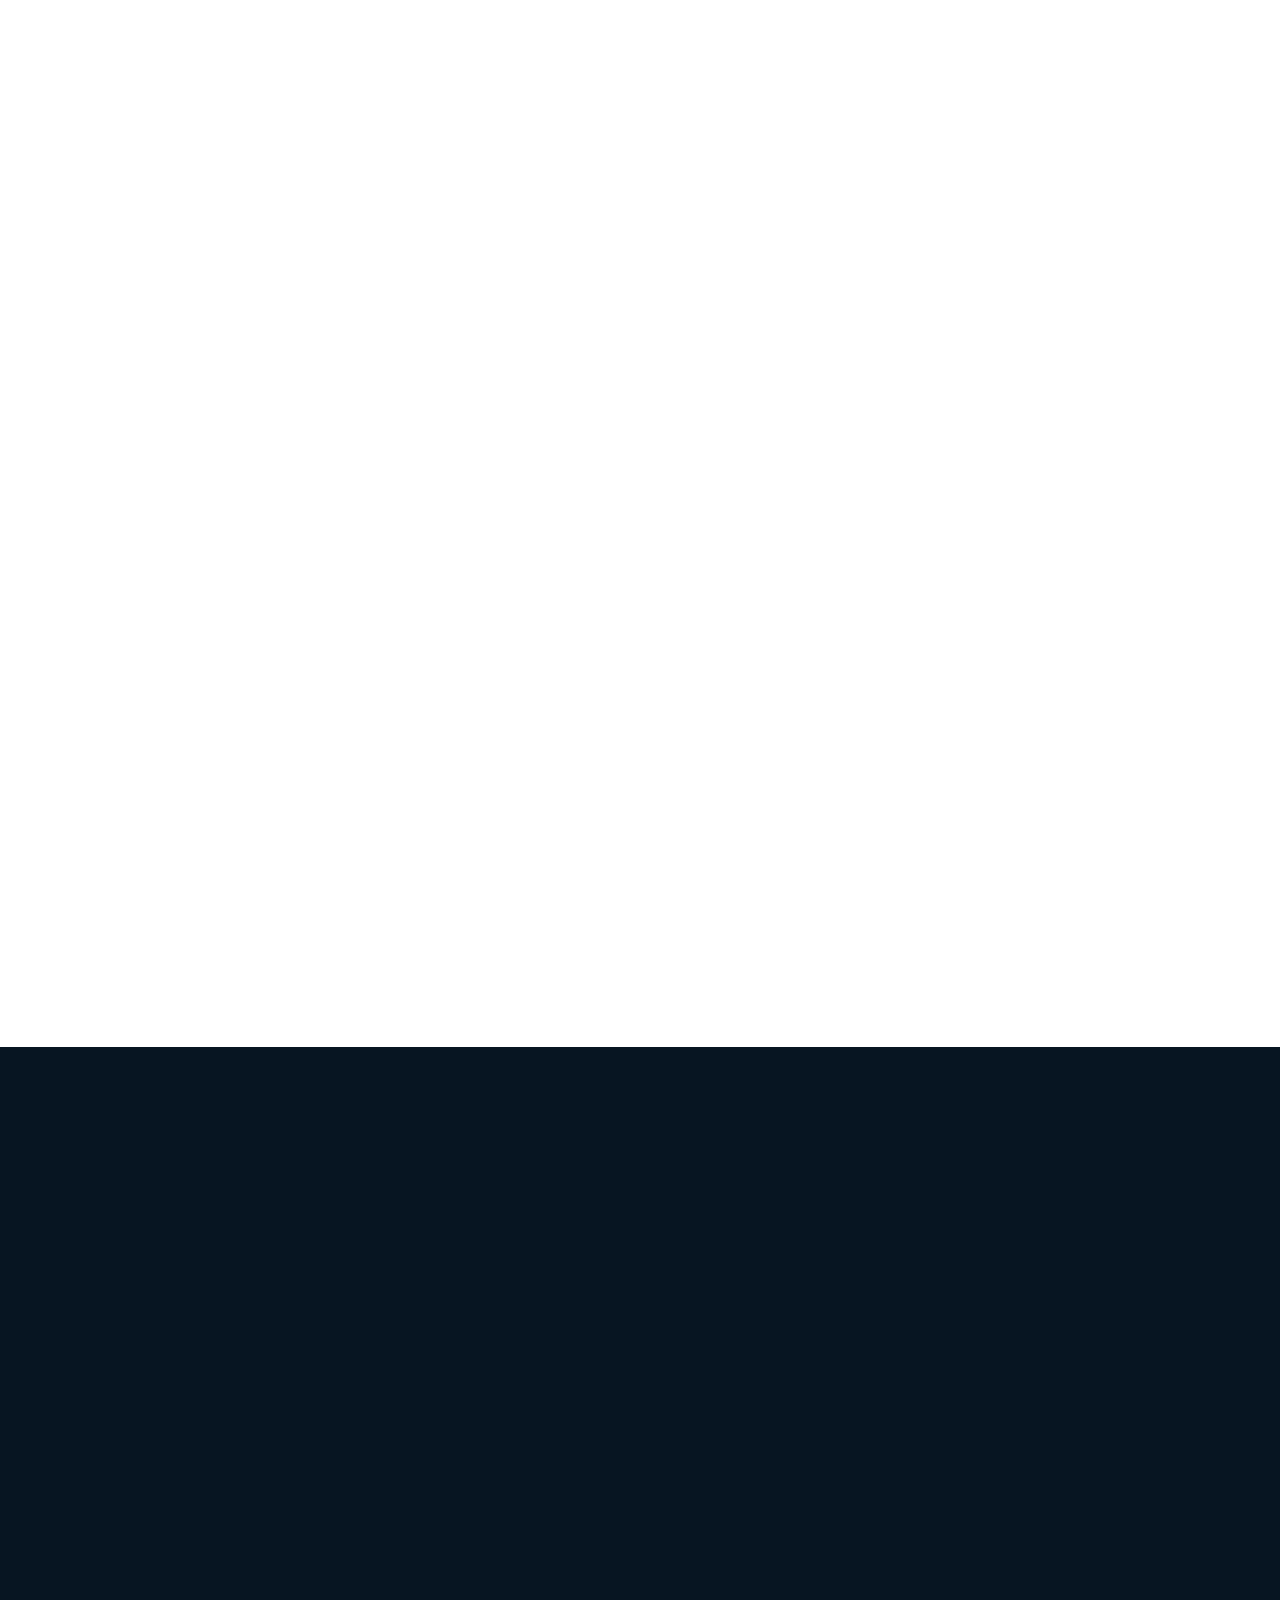
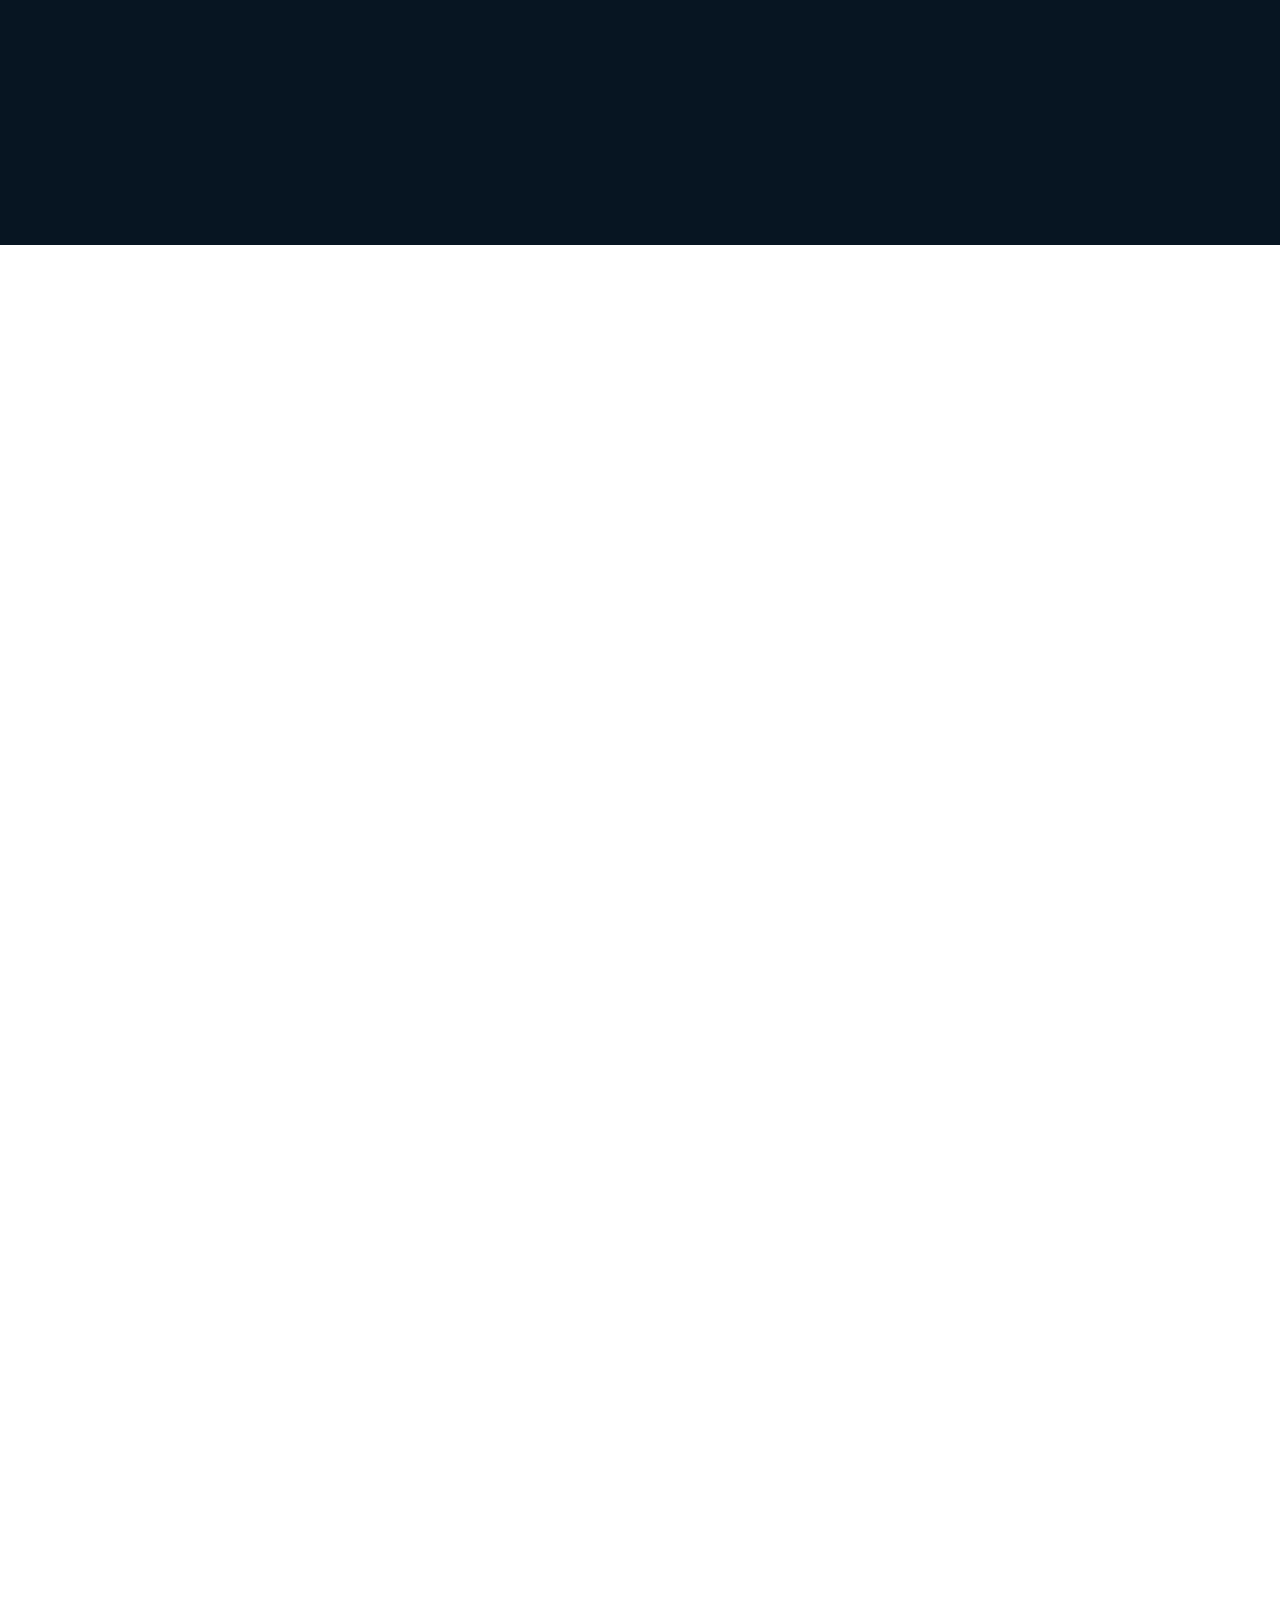
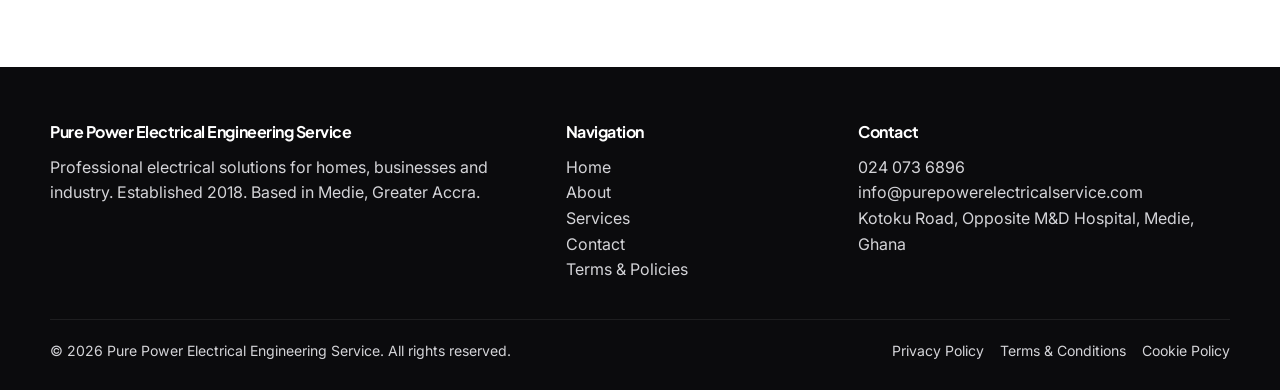
==== commit aa35e96f: "resize file size" ====
--- a/index.html
+++ b/index.html
@@ -36,6 +36,12 @@
     <link rel="stylesheet" href="css/style.css" />
     <link rel="stylesheet" href="css/components.css" />
     <link rel="stylesheet" href="css/responsive.css" />
+    <link
+      rel="preload"
+      as="image"
+      href="assets/images/Electrician.webp"
+      fetchpriority="high"
+    />
     <script type="application/ld+json">
         "@context": "https://schema.org",
         "@graph": [
@@ -144,7 +150,7 @@
             <li><a href="about.html">About</a></li>
             <li><a href="services.html">Services</a></li>
             <li><a href="contact.html">Contact</a></li>
-                
+
             <span class="nav-CTA">
               <a
                 href="tel:+233240736896"
@@ -188,7 +194,7 @@
             height="900"
             fetchpriority="high"
             decoding="async"
-            loading="lazy"
+            loading="eager"
           />
           <div
             class="hero-rating"
@@ -535,9 +541,24 @@
               >
             </div>
             <div class="banner-photos" aria-hidden="true">
-              <img src="assets/images/businessImage/service-img.jpg" alt="" />
-              <img src="assets/images/businessImage/service111.jpg" alt="" />
-              <img src="assets/images/businessImage/service-img1.jpg" alt="" />
+              <img
+                src="assets/images/businessImage/service-img.jpg"
+                alt=""
+                loading="lazy"
+                decoding="async"
+              />
+              <img
+                src="assets/images/businessImage/service111.jpg"
+                alt=""
+                loading="lazy"
+                decoding="async"
+              />
+              <img
+                src="assets/images/businessImage/service-img1.jpg"
+                alt=""
+                loading="lazy"
+                decoding="async"
+              />
             </div>
           </div>
         </div>
@@ -642,24 +663,32 @@
               <img
                 src="assets/images/businessImage/member1.png"
                 alt="Energy Commission Certification"
+                loading="lazy"
+                decoding="async"
               />
             </article>
             <article class="credential">
               <img
                 src="assets/images/businessImage/member2.png"
                 alt="Ghana Institution of Engineers Certification"
+                loading="lazy"
+                decoding="async"
               />
             </article>
             <article class="credential">
               <img
                 src="assets/images/businessImage/member3.png"
                 alt="Artisans Association of Ghana Certification"
+                loading="lazy"
+                decoding="async"
               />
             </article>
             <article class="credential">
               <img
                 src="assets/images/businessImage/members.png"
                 alt="Electricity Company of Ghana Certification"
+                loading="lazy"
+                decoding="async"
               />
             </article>
           </div>
--- a/css/style.css
+++ b/css/style.css
@@ -102,6 +102,8 @@
 
 .section {
   padding: clamp(64px, 7vw, 104px) 0;
+  content-visibility: auto;
+  contain-intrinsic-size: auto 700px;
 }
 
 .section[id] {
@@ -210,18 +212,14 @@
   display: block;
 }
 
-
-
-
 .nav-list {
   display: flex;
   align-items: center;
   gap: 6px;
   justify-content: center;
-
-}
-
-.nav-list >li > a {
+}
+
+.nav-list > li > a {
   padding: 10px 14px;
   border-radius: 999px;
   font-size: 0.95rem;
@@ -230,20 +228,20 @@
   transition:
     background var(--ease),
     color var(--ease);
-    text-align: center;
-}
-
-.site-header.is-overlay:not(.is-scrolled) .nav-list > li> a {
-  color: var(--color-white);
-}
-
-.nav-list > li> a:hover,
-.nav-list >li> a[aria-current="page"] {
+  text-align: center;
+}
+
+.site-header.is-overlay:not(.is-scrolled) .nav-list > li > a {
+  color: var(--color-white);
+}
+
+.nav-list > li > a:hover,
+.nav-list > li > a[aria-current="page"] {
   background: rgba(8, 118, 206, 0.1);
   color: var(--color-primary);
 }
 
-.nav-CTA{
+.nav-CTA {
   display: none;
   position: absolute;
   left: 30%;
@@ -255,12 +253,12 @@
   padding: 0;
 }
 
-.nav-CTA a{
+.nav-CTA a {
   display: flex;
   align-items: center;
-  gap: 10px ;
-}
-.nav-CTA  img{
+  gap: 10px;
+}
+.nav-CTA img {
   background-color: var(--color-white);
   padding: 0.5rem;
   border-radius: 50%;
@@ -483,8 +481,6 @@
   font-size: 0.82rem;
 }
 
-
-
 .services-preview {
   padding-top: clamp(76px, 8vw, 112px);
 }
@@ -737,7 +733,7 @@
 
 .credentials {
   display: grid;
-  grid-template-columns: repeat(4 , 1fr);
+  grid-template-columns: repeat(4, 1fr);
   gap: 16px;
 }
 
@@ -887,8 +883,8 @@
   background: var(--color-black);
 }
 
-.reviews-section::before{
-  content: '';
+.reviews-section::before {
+  content: "";
   position: absolute;
   inset: 0;
   margin: auto;
@@ -898,7 +894,6 @@
   background-size: cover;
   filter: brightness(30%);
   z-index: -1;
-
 }
 
 .reviews-section .eyebrow {
@@ -919,7 +914,7 @@
 .review-summary {
   min-width: 188px;
   padding: 10px 16px 10px 10px;
- border-radius: var(--radius-sm);
+  border-radius: var(--radius-sm);
   backdrop-filter: blur(12px);
   color: var(--color-gray);
   background: rgba(208, 197, 197, 0.082);
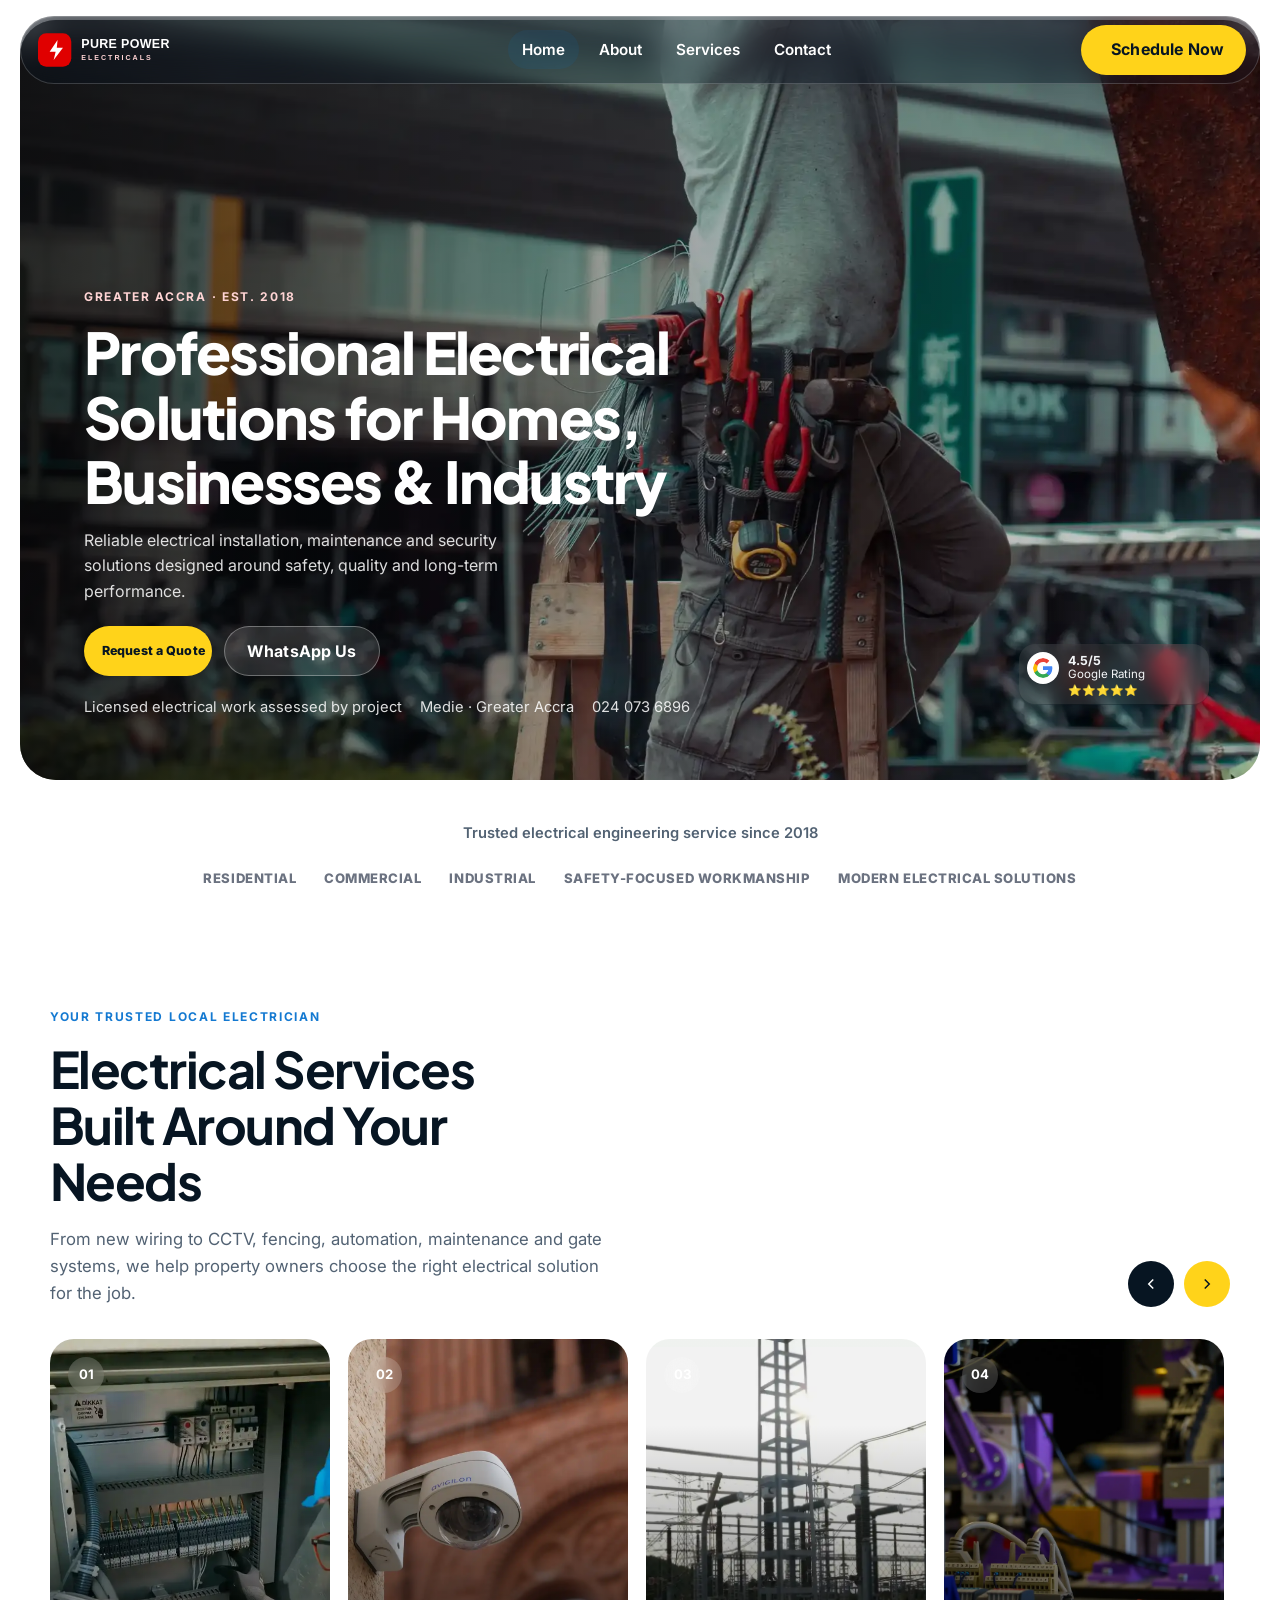
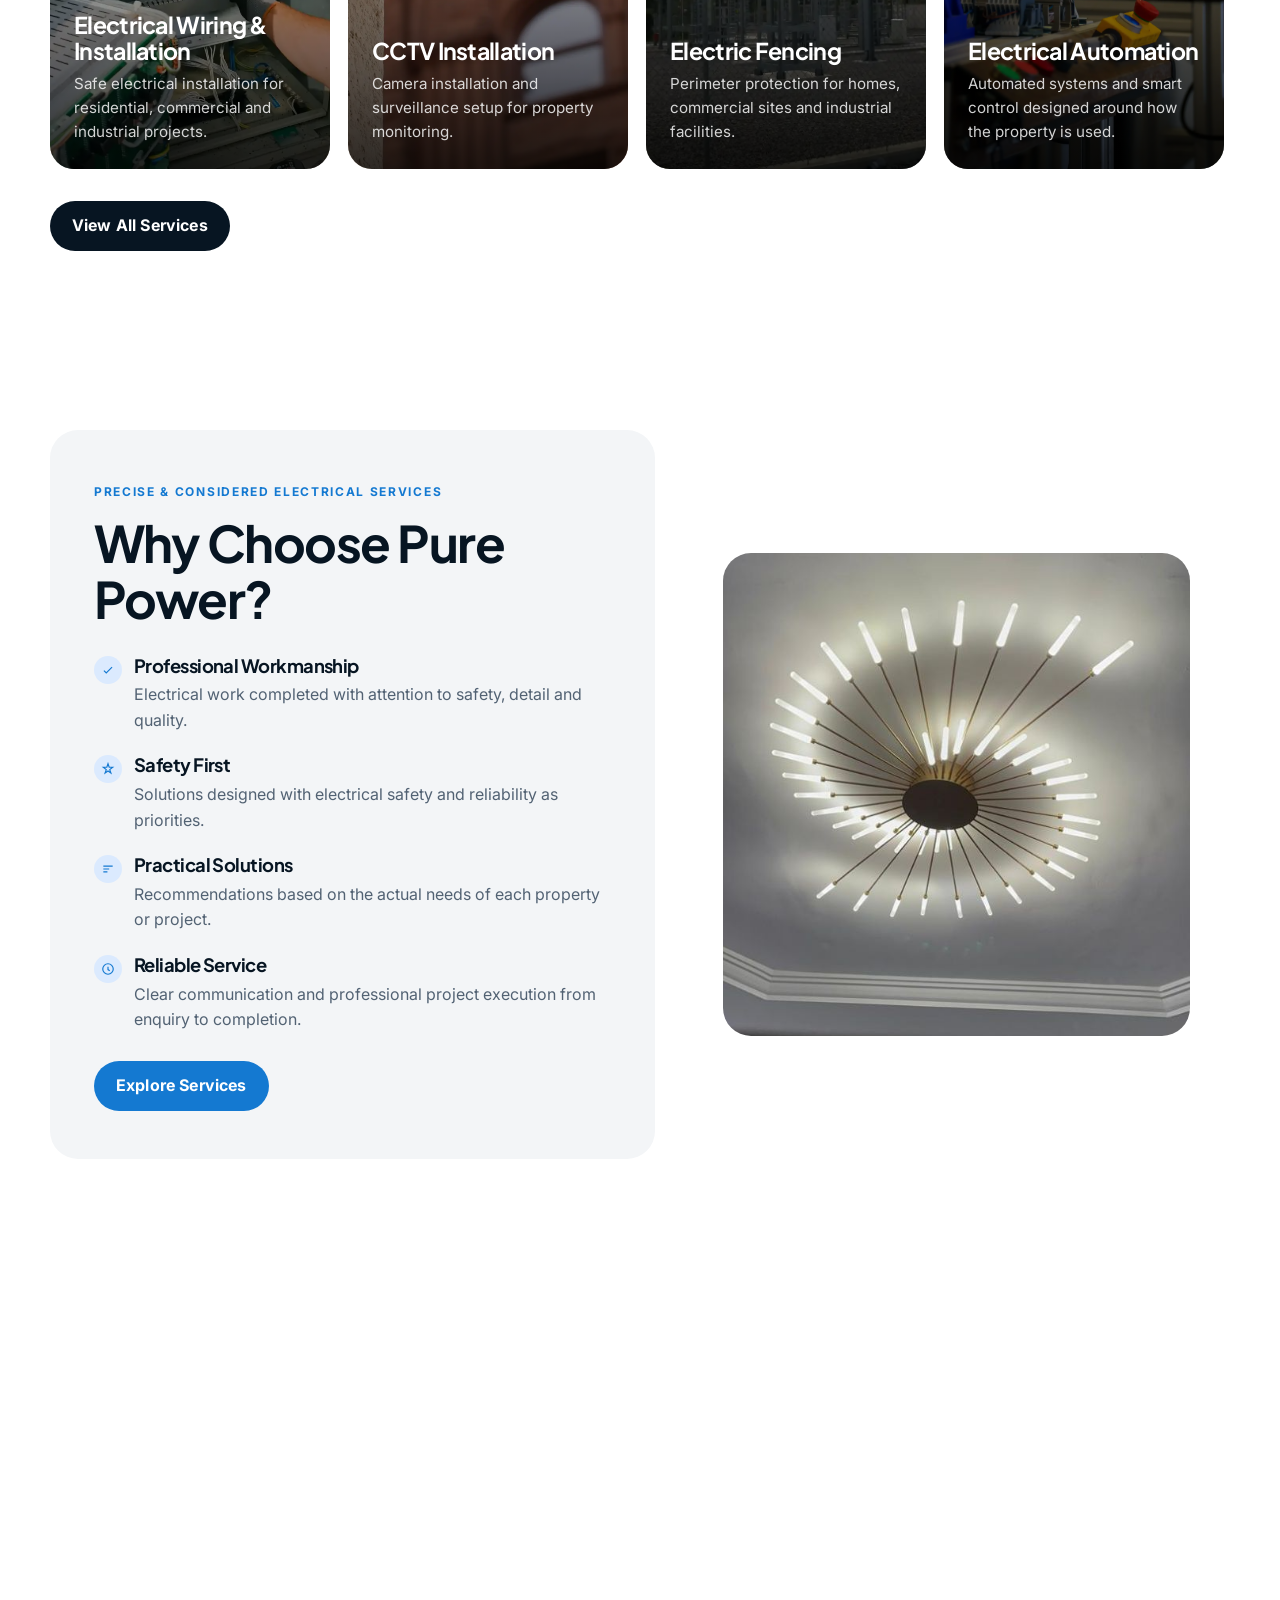
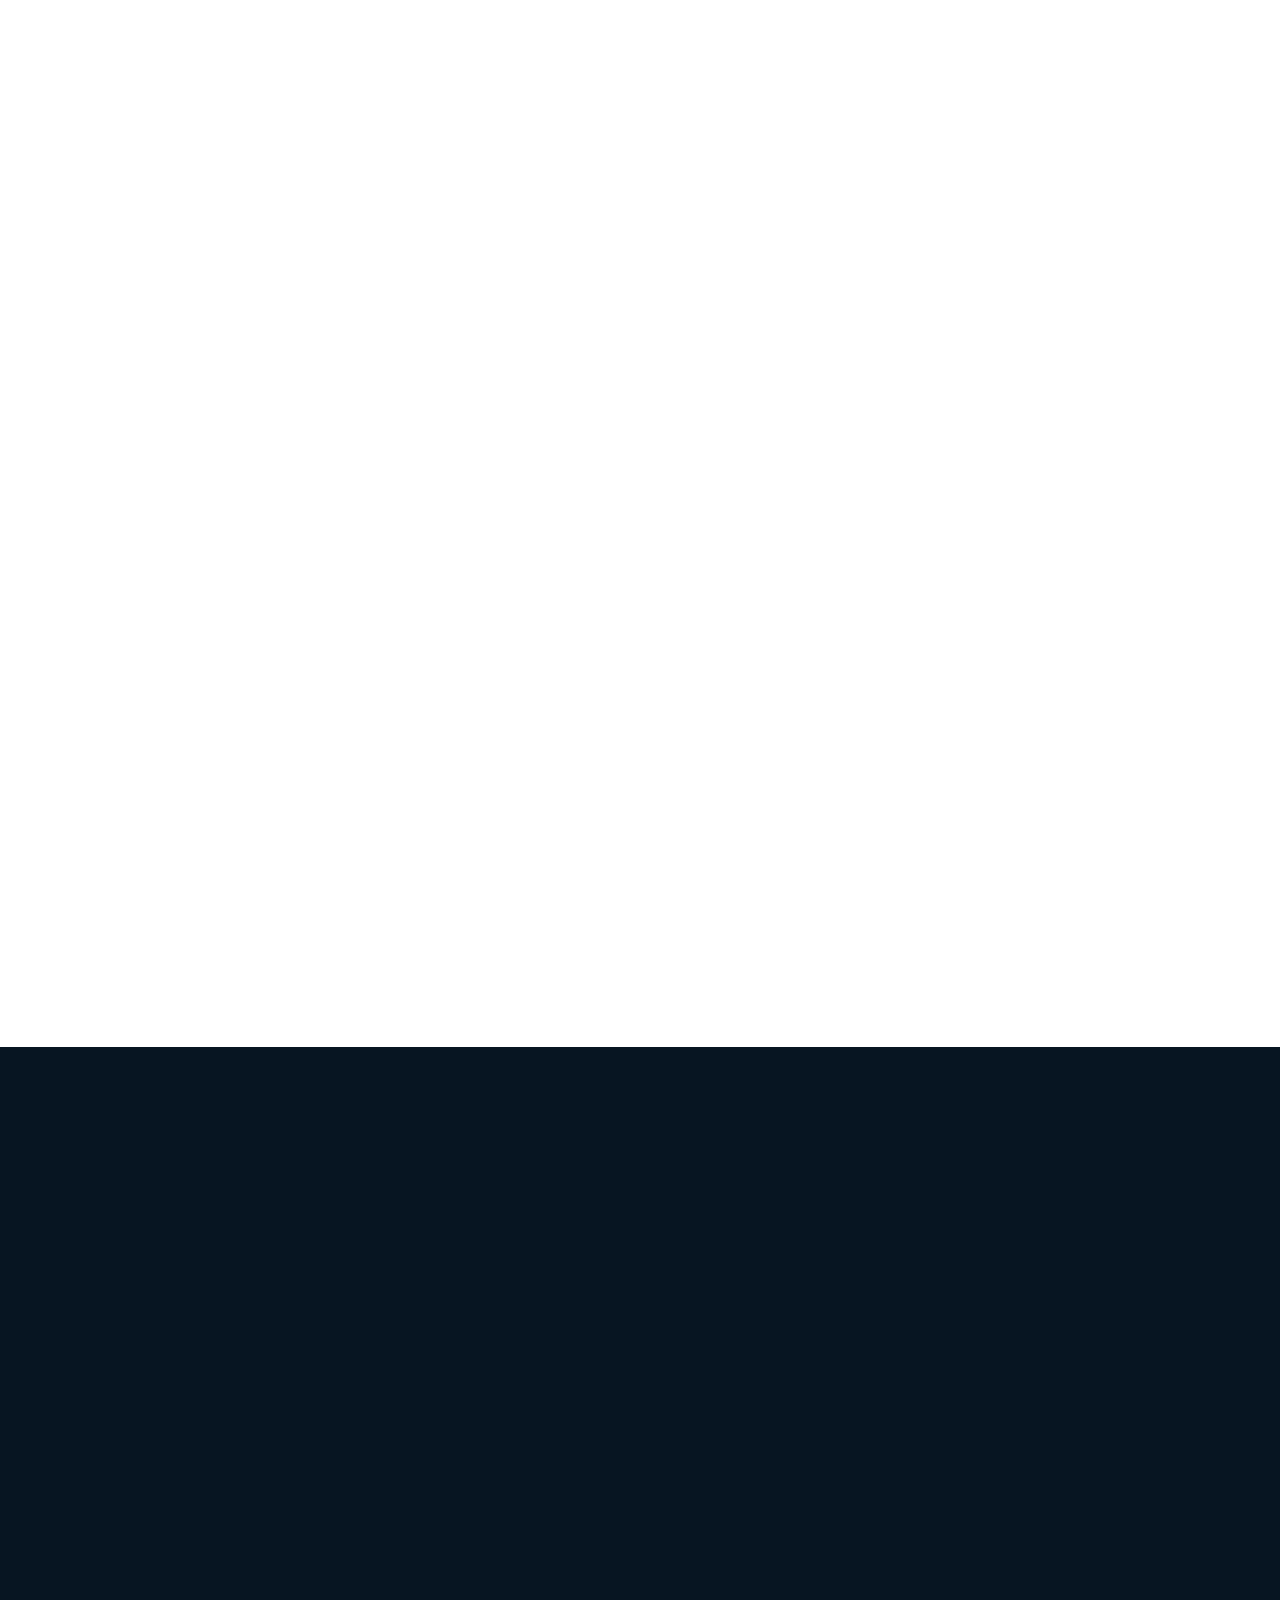
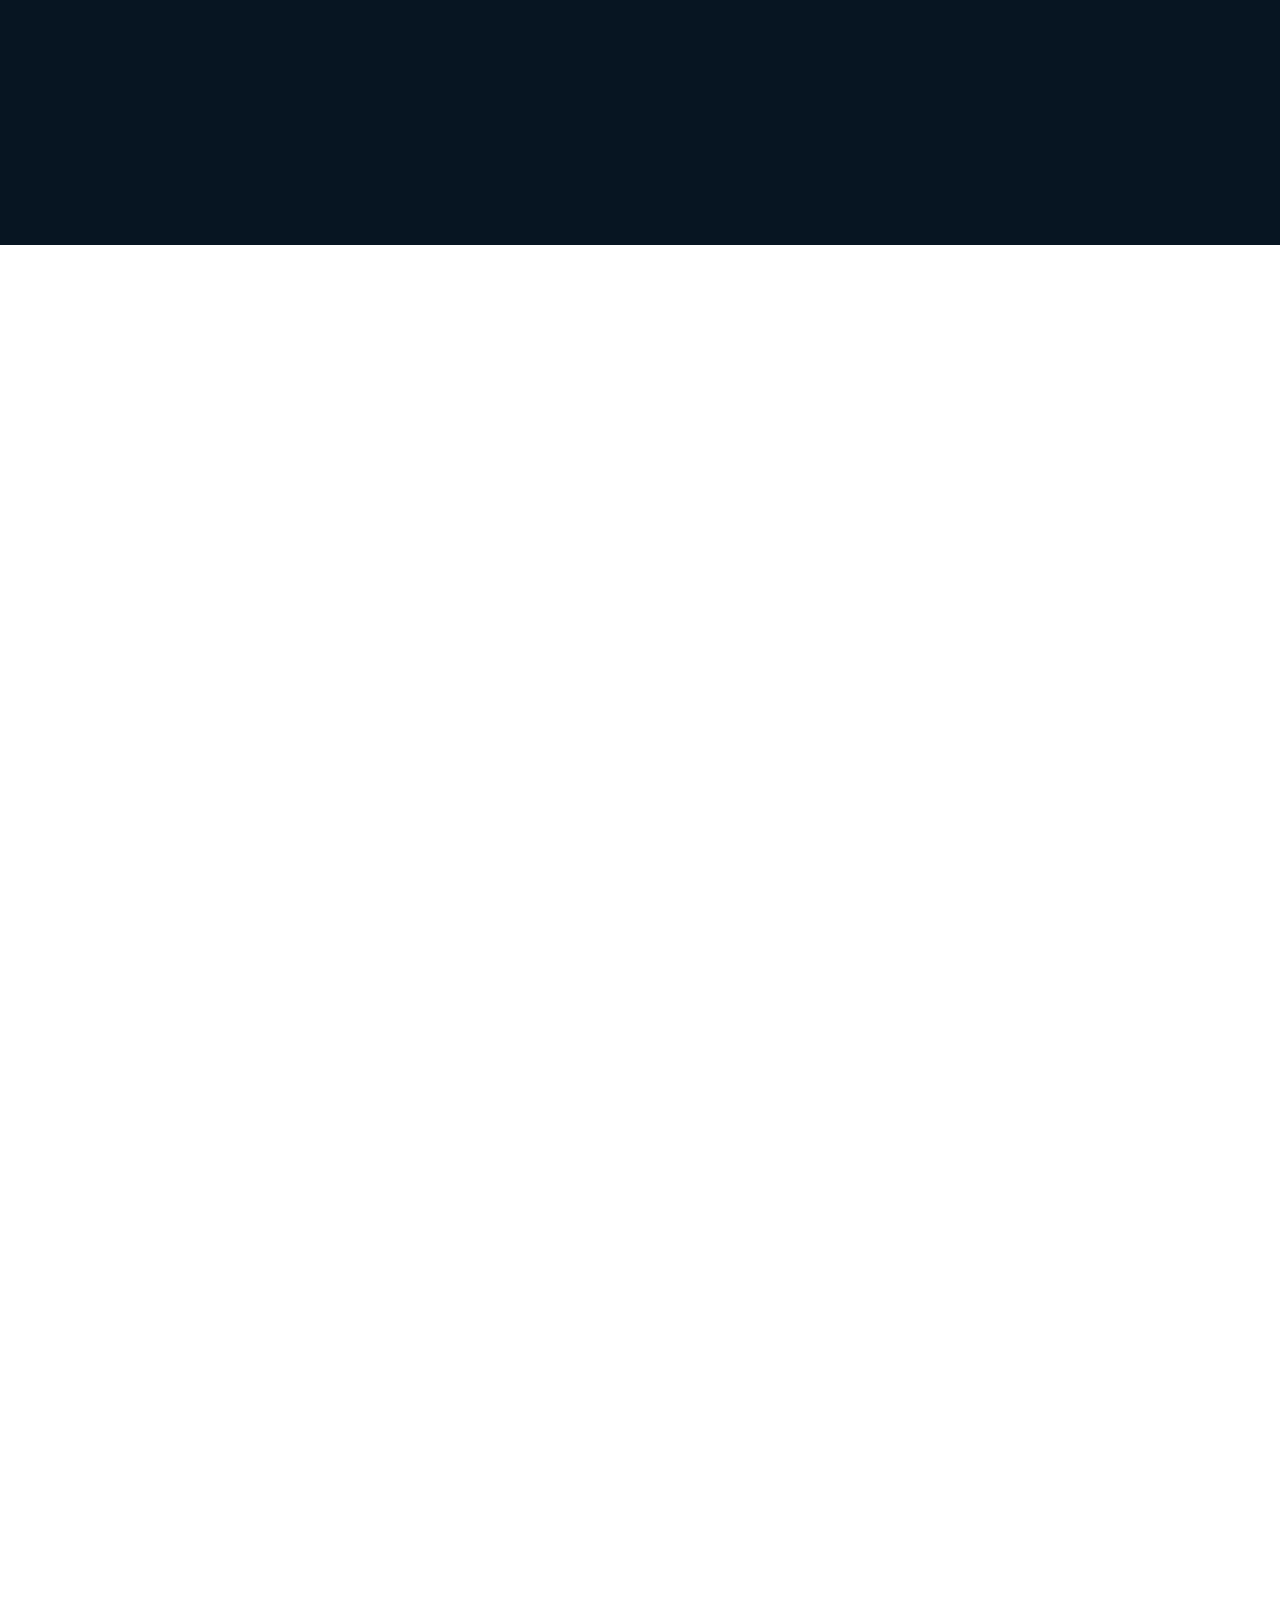
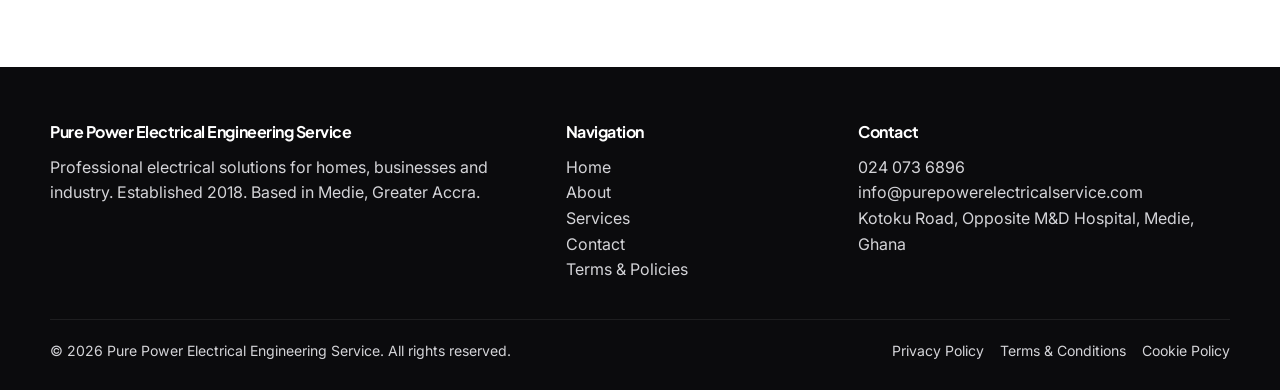
==== commit 44b56f25: "change service image" ====
--- a/index.html
+++ b/index.html
@@ -125,7 +125,7 @@
     </script>
   </head>
   <body>
-    <a class="skip-link" href="#main">Skip to content</a>
+    
     <header class="site-header is-overlay">
       <div class="header-inner">
         <a
@@ -340,7 +340,7 @@
             </a>
             <a class="service-card" href="services.html#cctv">
               <img
-                src="assets/images/CCTV.webp"
+                src="assets/images/cctv setup.webp"
                 alt="Ceiling-mounted CCTV camera in a commercial interior"
                 loading="lazy"
               />
@@ -1080,5 +1080,8 @@
     <script src="js/navigation.js" defer></script>
     <script src="js/forms.js" defer></script>
     <script src="js/faq.js" defer></script>
+
+  
+   
   </body>
 </html>
--- a/css/style.css
+++ b/css/style.css
@@ -669,6 +669,7 @@
   border: 4px solid rgba(255, 255, 255, 0.3);
 }
 
+
 .about-copy {
   color: var(--color-muted);
   margin-top: 18px;
--- a/css/responsive.css
+++ b/css/responsive.css
@@ -31,6 +31,10 @@
   .project-grid > .project-card,
   .project-grid > div .project-card {
     min-height: 300px;
+  }
+
+  .project-card > img{
+    object-fit: cover;
   }
 
   .project-grid > div {
